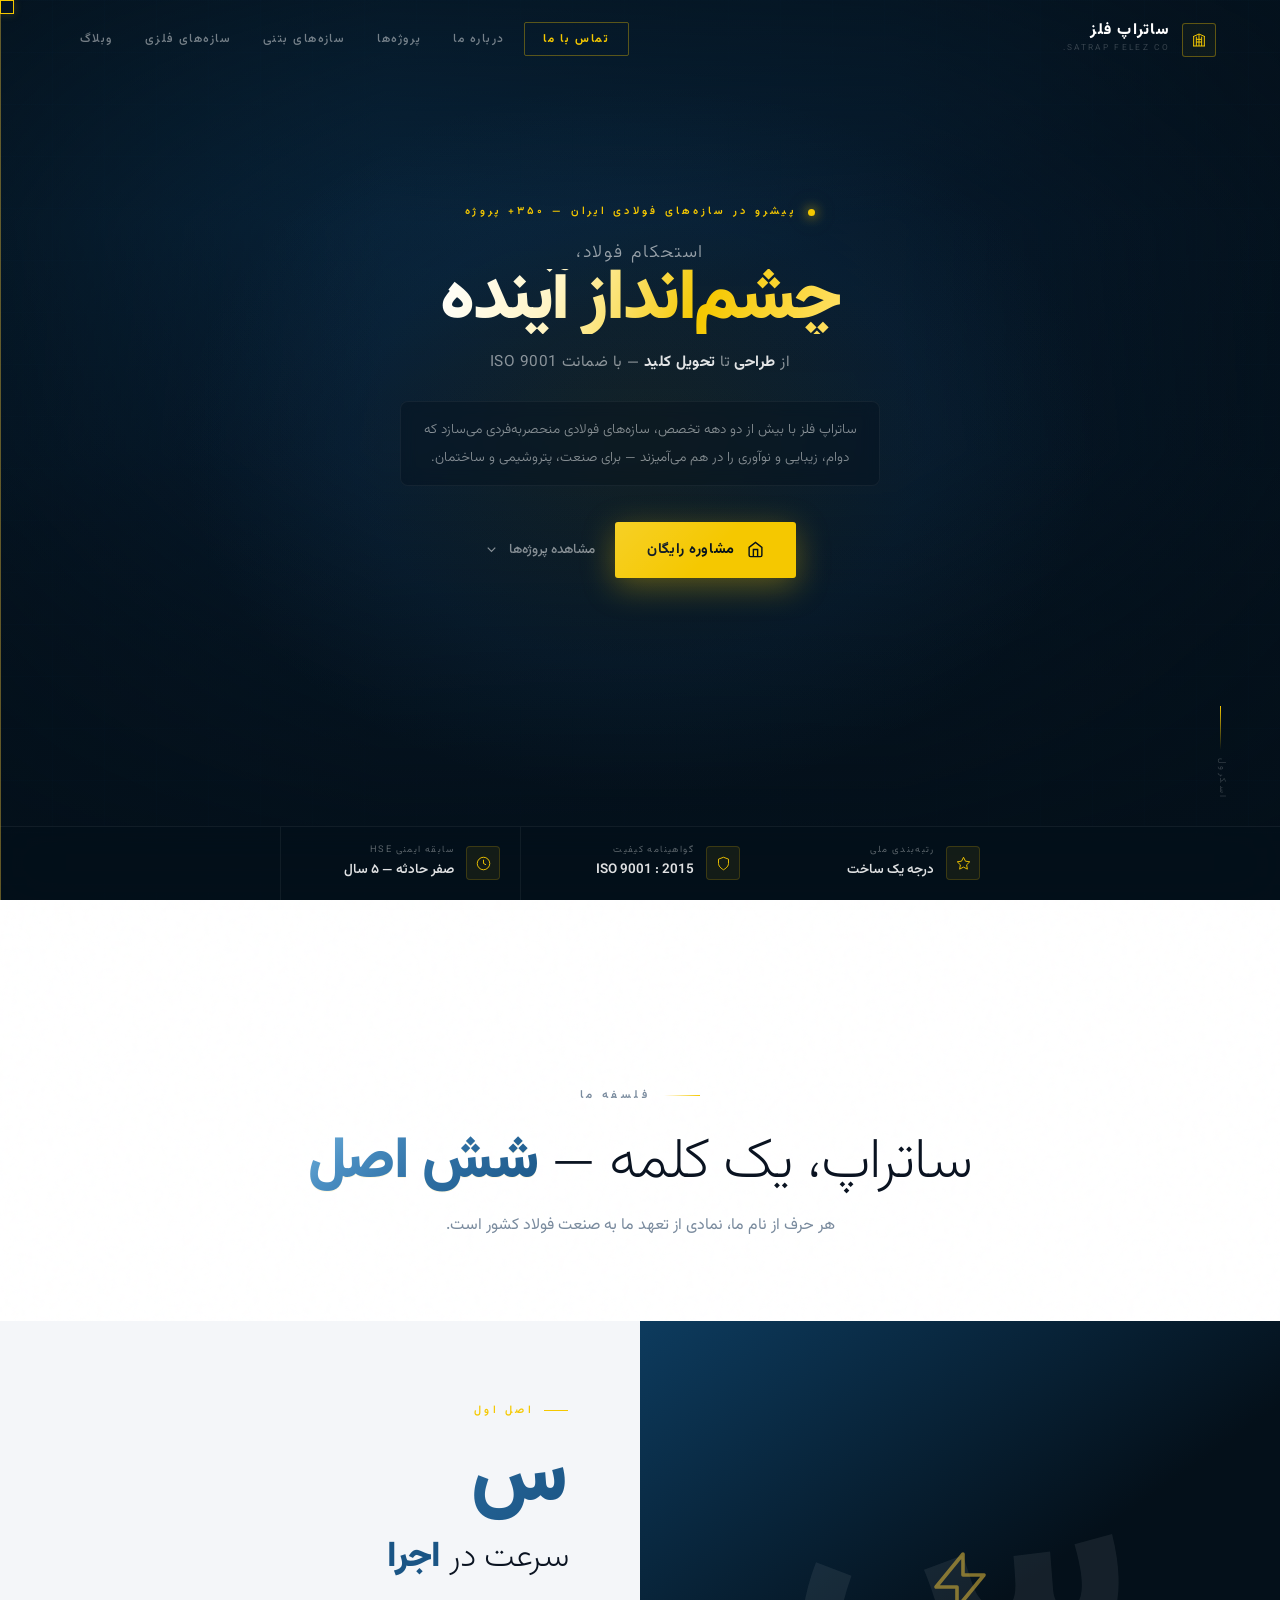
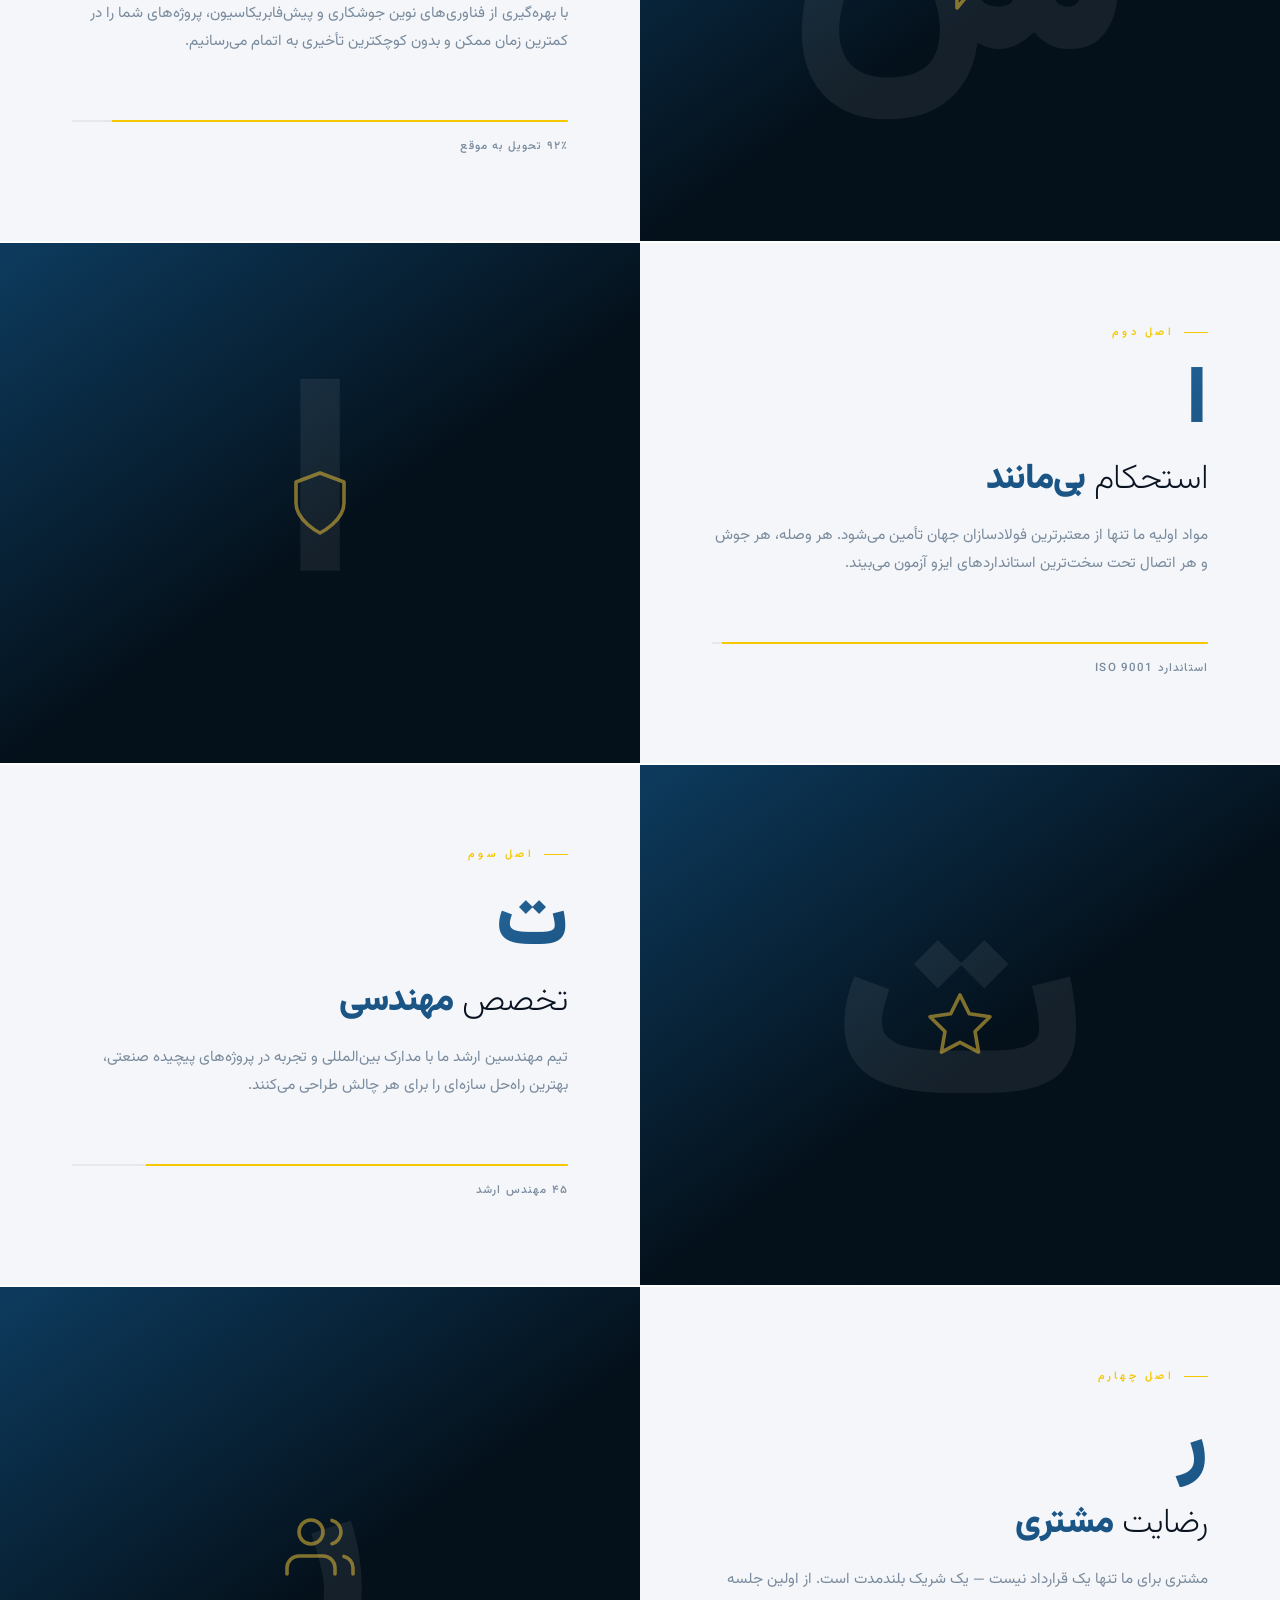
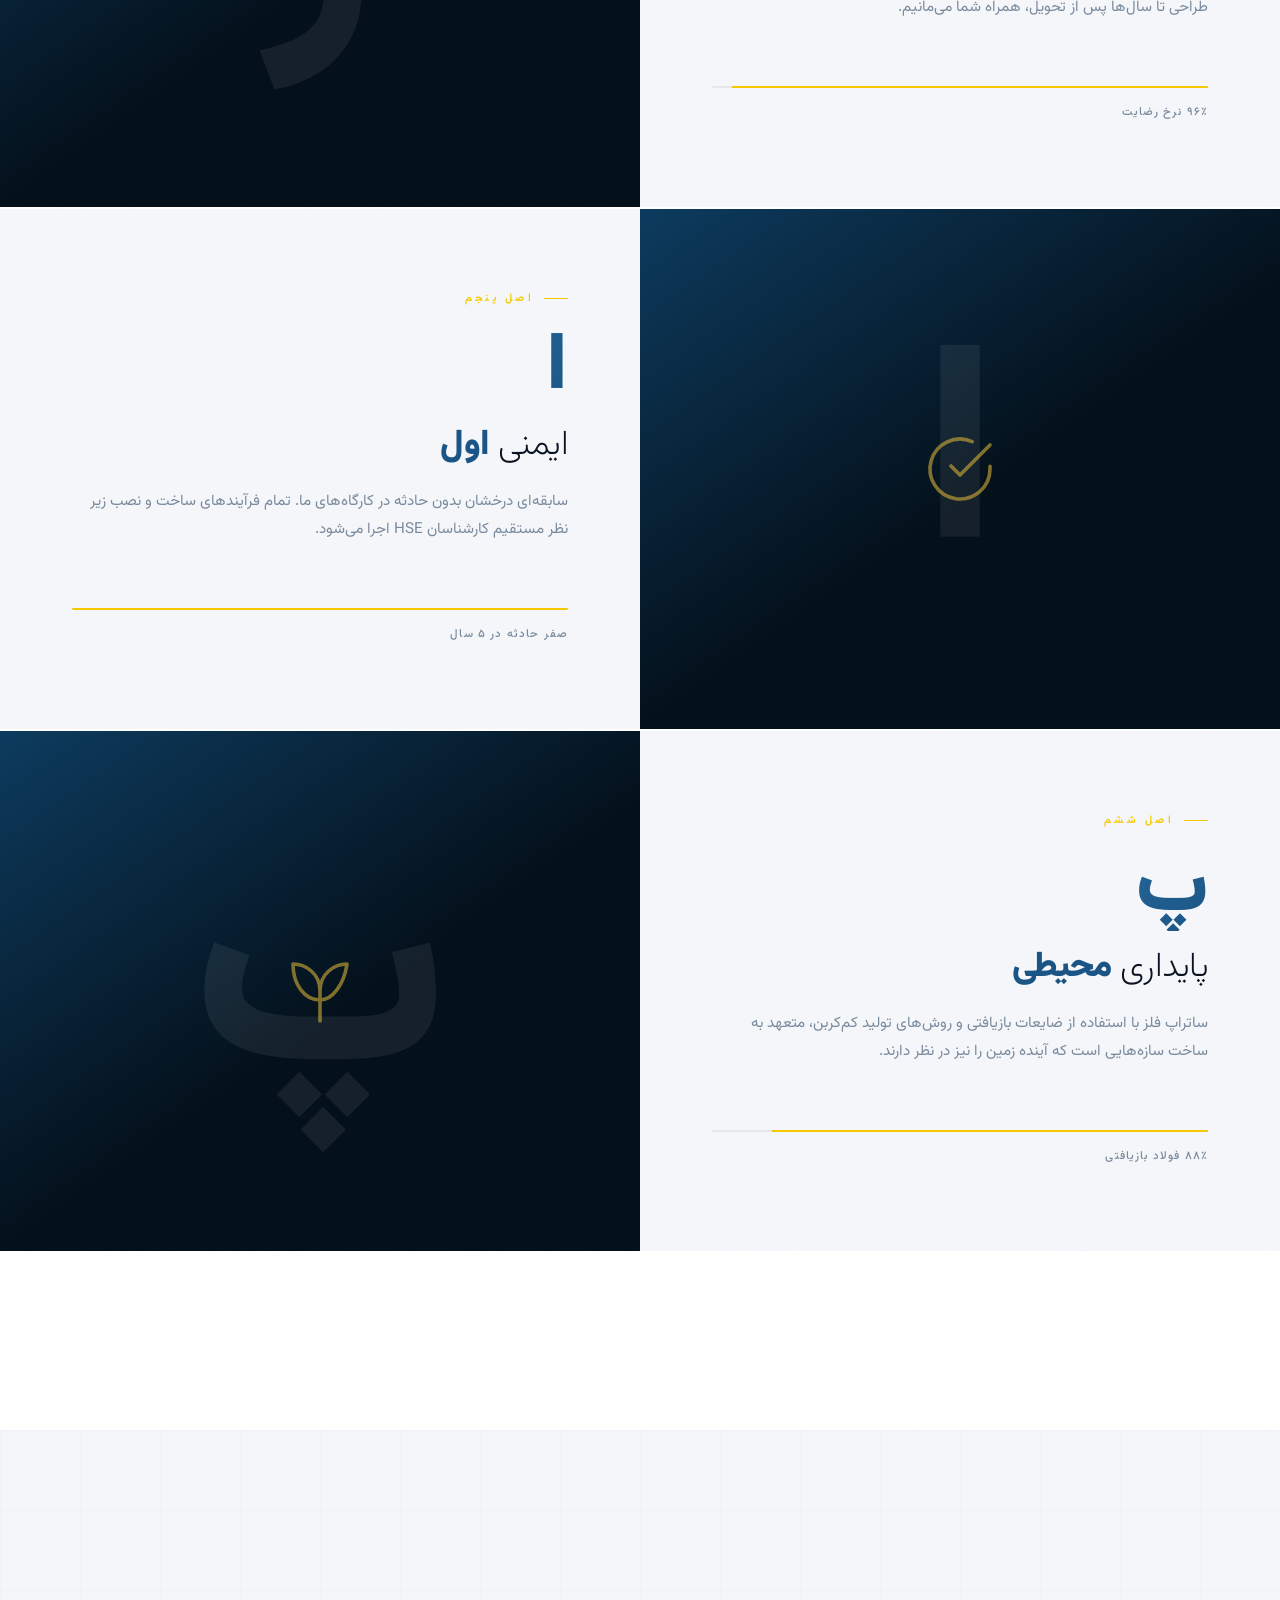
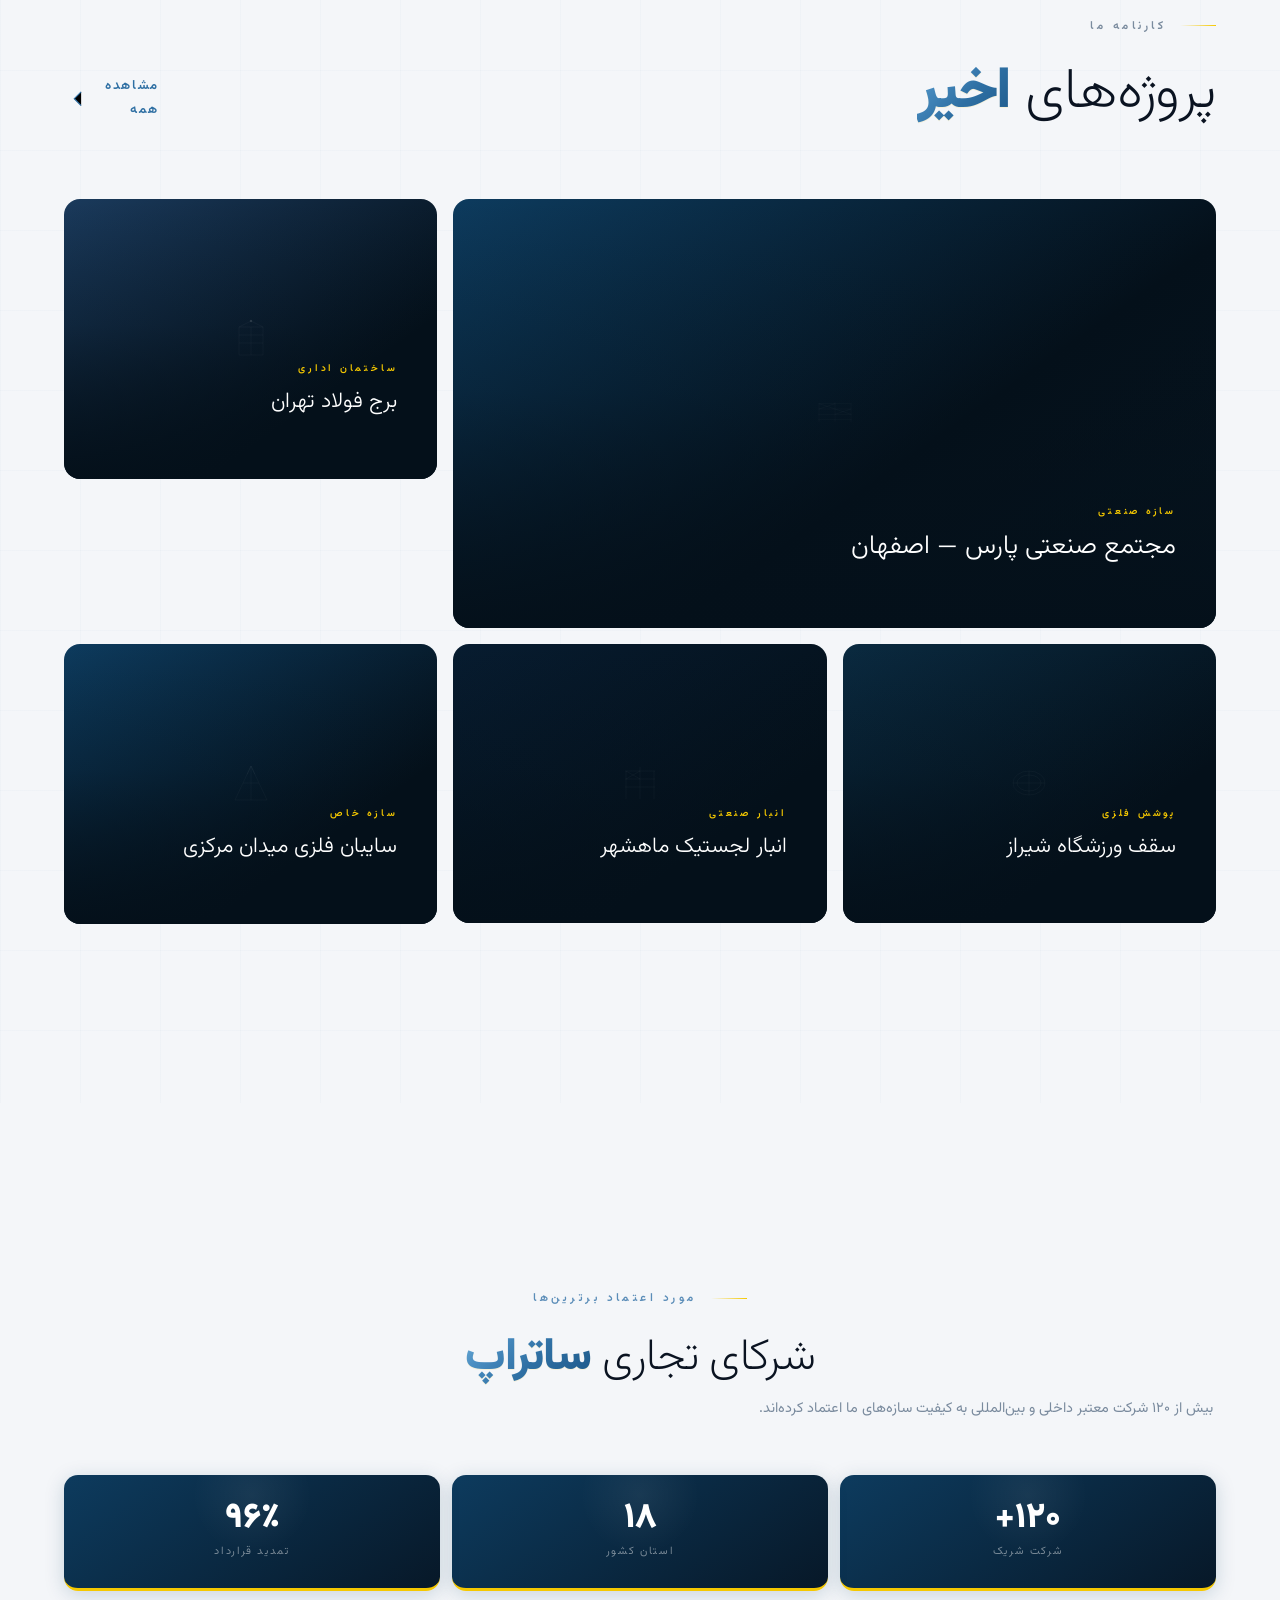
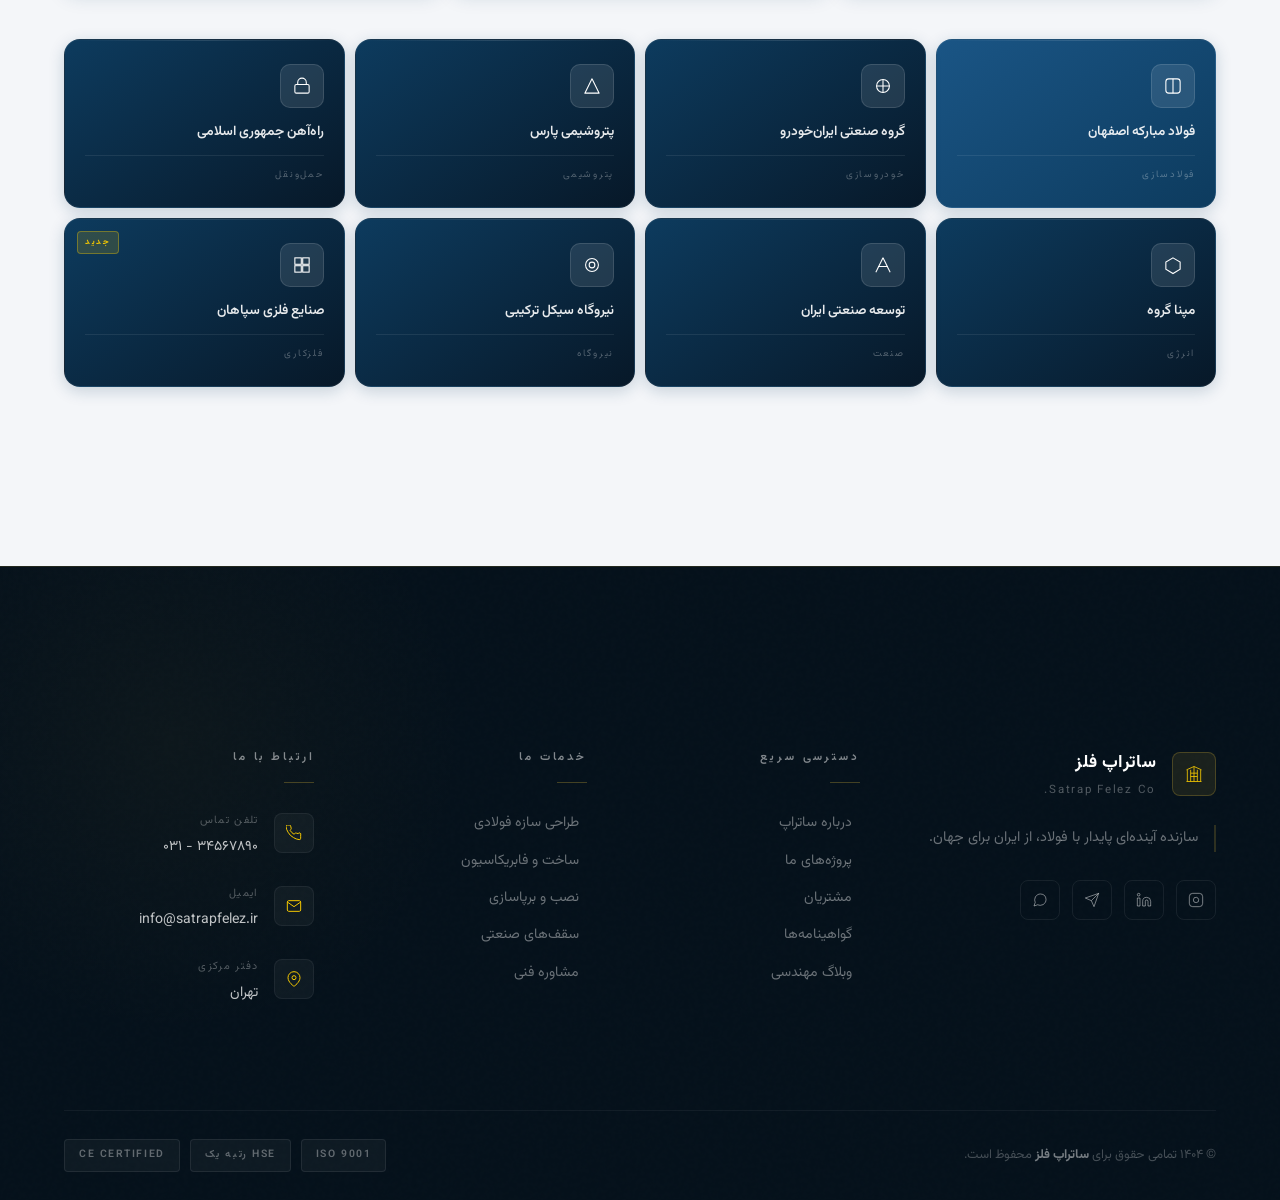
==== index.html @ 60b8a1c7 "Add files via upload" ====
<!DOCTYPE html>
<html lang="fa" dir="rtl">
<head>
  <meta charset="UTF-8" />
  <meta name="viewport" content="width=device-width, initial-scale=1.0" />
  <title>ساتراپ فلز | سازه‌های فولادی برتر</title>
  <link rel="preconnect" href="https://fonts.googleapis.com">
<link rel="stylesheet" href="style.css" />
<link rel="stylesheet" href="storytelling-perf-hotfix.css" />
  <link rel="preconnect" href="https://fonts.gstatic.com" crossorigin>
  <link href="https://fonts.googleapis.com/css2?family=Vazirmatn:wght@100;200;300;400;500;600;700;800;900&display=swap" rel="stylesheet">
</head>
<body>


  <!-- CUSTOM CURSOR -->
  <div class="autocad-cursor__crosshair"></div>
  <div class="autocad-cursor__pickbox"></div>

  <!-- SCROLL PROGRESS -->
  <div class="scroll-progress">
    <div class="scroll-progress__bar" id="scrollBar"></div>
  </div>

  <!-- ========== NAVIGATION ========== -->
  <nav class="nav" id="mainNav">

    <!-- LINKS — order:1 in CSS = rendered LEFT in non-RTL flex -->
<ul class="nav__links">
  <li><a href="#contact" class="nav__cta"><span>تماس با ما</span></a></li>
  <li><a href="#footer">درباره ما</a></li>
  <li><a href="projects.html">پروژه‌ها</a></li>
  <li><a href="concrete-structure.html">سازه‌های بتنی</a></li>
  <li><a href="metal-structure.html">سازه‌های فلزی</a></li>
  <li><a href="#">وبلاگ</a></li>
</ul>

    <!-- LOGO — order:2 in CSS = rendered RIGHT -->
    <div class="nav__logo">
      <img
        src="images/RTL_LOGO_transparent.png"
        alt="ساتراپ فلز"
        class="nav__logo-img"
        onerror="this.style.display='none';this.nextElementSibling.style.display='flex';"
      >
      <div class="nav__logo-mark" style="display:none;">
        <svg viewBox="0 0 24 24"><path d="M3 21h18M3 7l9-4 9 4M4 7v14M20 7v14M8 7v14M16 7v14M12 3v18M8 11h8M8 15h8"/></svg>
      </div>
      <div class="nav__logo-text">
        <span class="nav__logo-name">ساتراپ فلز</span>
        <span class="nav__logo-sub">Satrap Felez Co.</span>
      </div>
    </div>

  </nav>

  <!-- ========== HERO — v3 EDITORIAL COMMAND CENTER ========== -->
  <section class="hero" id="hero">

    <!-- Background layers -->
    <div class="hero__bg-photo"></div>
    <div class="hero__bg-overlay"></div>
    <div class="hero__bg-grid"></div>
    <div class="hero__bg-glow"></div>
    <div class="hero__bg-line"></div>

    <!-- ── CONTENT ROW: text zone (right) + photo zone (left) ── -->
    <div class="hero__content-wrapper">
      <div class="hero__text">

        <!-- Eyebrow: data-backed proof, not a claim -->
        <div class="hero__eyebrow">
          <span class="hero__eyebrow-dot"></span>
          پیشرو در سازه‌های فولادی ایران — ۳۵۰+ پروژه
        </div>

        <!-- Headline: 3-weight system -->
        <div class="hero__headline">
          <span class="hero__h-sup">استحکام فولاد،</span>
          <span class="hero__h-main">چشم‌انداز آینده</span>
          <span class="hero__h-sub">
            از <strong>طراحی</strong> تا <strong>تحویل کلید</strong> — با ضمانت ISO 9001
          </span>
        </div>

        <!-- Value prop -->
        <p class="hero__body-text">
          ساتراپ فلز با بیش از دو دهه تخصص، سازه‌های فولادی منحصربه‌فردی می‌سازد که
          دوام، زیبایی و نوآوری را در هم می‌آمیزند — برای صنعت، پتروشیمی و ساختمان.
        </p>

        <!-- CTAs -->
        <div class="hero__cta-row">
          <a href="#contact" class="btn-primary">
            <svg viewBox="0 0 24 24"><path d="M3 9l9-7 9 7v11a2 2 0 01-2 2H5a2 2 0 01-2-2z"/><polyline points="9,22 9,12 15,12 15,22"/></svg>
            مشاوره رایگان
          </a>
          <a href="#projects" class="btn-ghost">
            مشاهده پروژه‌ها
            <svg viewBox="0 0 24 24"><polyline points="6,9 12,15 18,9"/></svg>
          </a>
        </div>

      </div>
    </div>

    <!-- ── PROOF BADGES — float in the photo zone (LEFT side) ── -->
    <div class="hero__badges-zone">
      <div class="hero__badge">
        <div class="hero__badge-icon-wrap">
          <svg viewBox="0 0 24 24"><path d="M12 2l3.09 6.26L22 9.27l-5 4.87 1.18 6.88L12 17.77l-6.18 3.25L7 14.14 2 9.27l6.91-1.01L12 2z"/></svg>
        </div>
        <div class="hero__badge-info">
          <div class="hero__badge-label">رتبه‌بندی ملی</div>
          <div class="hero__badge-value">درجه یک ساخت</div>
        </div>
      </div>
      <div class="hero__badge">
        <div class="hero__badge-icon-wrap">
          <svg viewBox="0 0 24 24"><path d="M12 22s8-4 8-10V5l-8-3-8 3v7c0 6 8 10 8 10z"/></svg>
        </div>
        <div class="hero__badge-info">
          <div class="hero__badge-label">گواهینامه کیفیت</div>
          <div class="hero__badge-value">ISO 9001 : 2015</div>
        </div>
      </div>
      <div class="hero__badge">
        <div class="hero__badge-icon-wrap">
          <svg viewBox="0 0 24 24"><circle cx="12" cy="12" r="10"/><polyline points="12,6 12,12 16,14"/></svg>
        </div>
        <div class="hero__badge-info">
          <div class="hero__badge-label">سابقه ایمنی HSE</div>
          <div class="hero__badge-value">صفر حادثه — ۵ سال</div>
        </div>
      </div>
    </div>

    <!-- Scroll cue -->
    <div class="hero__scroll-cue">
      <div class="hero__scroll-line"></div>
      <span class="hero__scroll-label">اسکرول</span>
    </div>

  </section>


  <!-- ========== SATRAP STORYTELLING ========== -->
  <section class="storytelling" id="storytelling">
    <div class="container">
      <div class="storytelling__header reveal">
        <div class="section-label">فلسفه ما</div>
        <h2 class="section-title">ساتراپ، یک کلمه — <span>شش اصل</span></h2>
        <p style="color: var(--text-light); margin-top: 16px; font-size: 1rem; max-width: 480px; margin-inline: auto;">هر حرف از نام ما، نمادی از تعهد ما به صنعت فولاد کشور است.</p>
      </div>
    </div>

    <div class="satrap-blocks">

      <!-- Block 1: س - سرعت -->
      <div class="satrap-block reveal" data-progress="92">
        <div class="satrap-block__visual">
          <div class="satrap-block__bg"></div>
          <div class="satrap-block__letter-bg">س</div>
          <div class="satrap-block__icon-wrap">
            <svg viewBox="0 0 24 24" stroke-linecap="round" stroke-linejoin="round">
              <path d="M13 10V3L4 14h7v7l9-11h-7z"/>
            </svg>
          </div>
        </div>
        <div class="satrap-block__content">
          <span class="satrap-block__tag">اصل اول</span>
          <div class="satrap-block__letter">س</div>
          <h3 class="satrap-block__title">سرعت در <strong>اجرا</strong></h3>
          <p class="satrap-block__desc">
            با بهره‌گیری از فناوری‌های نوین جوشکاری و پیش‌فابریکاسیون، پروژه‌های شما را در کمترین زمان ممکن و بدون کوچکترین تأخیری به اتمام می‌رسانیم.
          </p>
          <div class="satrap-block__progress">
            <div class="satrap-block__progress-bar">
              <div class="satrap-block__progress-fill" style="--progress: 92%"></div>
            </div>
            <span class="satrap-block__progress-label">۹۲٪ تحویل به موقع</span>
          </div>
        </div>
      </div>

      <!-- Block 2: ا - استحکام -->
      <div class="satrap-block reveal" data-progress="98">
        <div class="satrap-block__content">
          <span class="satrap-block__tag">اصل دوم</span>
          <div class="satrap-block__letter">ا</div>
          <h3 class="satrap-block__title">استحکام <strong>بی‌مانند</strong></h3>
          <p class="satrap-block__desc">
            مواد اولیه ما تنها از معتبرترین فولادسازان جهان تأمین می‌شود. هر وصله، هر جوش و هر اتصال تحت سخت‌ترین استانداردهای ایزو آزمون می‌بیند.
          </p>
          <div class="satrap-block__progress">
            <div class="satrap-block__progress-bar">
              <div class="satrap-block__progress-fill" style="--progress: 98%"></div>
            </div>
            <span class="satrap-block__progress-label">استاندارد ISO 9001</span>
          </div>
        </div>
        <div class="satrap-block__visual">
          <div class="satrap-block__bg"></div>
          <div class="satrap-block__letter-bg">ا</div>
          <div class="satrap-block__icon-wrap">
            <svg viewBox="0 0 24 24" stroke-linecap="round" stroke-linejoin="round">
              <path d="M12 22s8-4 8-10V5l-8-3-8 3v7c0 6 8 10 8 10z"/>
            </svg>
          </div>
        </div>
      </div>

      <!-- Block 3: ت - تخصص -->
      <div class="satrap-block reveal" data-progress="85">
        <div class="satrap-block__visual">
          <div class="satrap-block__bg"></div>
          <div class="satrap-block__letter-bg">ت</div>
          <div class="satrap-block__icon-wrap">
            <svg viewBox="0 0 24 24" stroke-linecap="round" stroke-linejoin="round">
              <polygon points="12,2 15.09,8.26 22,9.27 17,14.14 18.18,21.02 12,17.77 5.82,21.02 7,14.14 2,9.27 8.91,8.26"/>
            </svg>
          </div>
        </div>
        <div class="satrap-block__content">
          <span class="satrap-block__tag">اصل سوم</span>
          <div class="satrap-block__letter">ت</div>
          <h3 class="satrap-block__title">تخصص <strong>مهندسی</strong></h3>
          <p class="satrap-block__desc">
            تیم مهندسین ارشد ما با مدارک بین‌المللی و تجربه در پروژه‌های پیچیده صنعتی، بهترین راه‌حل سازه‌ای را برای هر چالش طراحی می‌کنند.
          </p>
          <div class="satrap-block__progress">
            <div class="satrap-block__progress-bar">
              <div class="satrap-block__progress-fill" style="--progress: 85%"></div>
            </div>
            <span class="satrap-block__progress-label">۴۵ مهندس ارشد</span>
          </div>
        </div>
      </div>

      <!-- Block 4: ر - رضایت -->
      <div class="satrap-block reveal" data-progress="96">
        <div class="satrap-block__content">
          <span class="satrap-block__tag">اصل چهارم</span>
          <div class="satrap-block__letter">ر</div>
          <h3 class="satrap-block__title">رضایت <strong>مشتری</strong></h3>
          <p class="satrap-block__desc">
            مشتری برای ما تنها یک قرارداد نیست — یک شریک بلندمدت است. از اولین جلسه طراحی تا سال‌ها پس از تحویل، همراه شما می‌مانیم.
          </p>
          <div class="satrap-block__progress">
            <div class="satrap-block__progress-bar">
              <div class="satrap-block__progress-fill" style="--progress: 96%"></div>
            </div>
            <span class="satrap-block__progress-label">۹۶٪ نرخ رضایت</span>
          </div>
        </div>
        <div class="satrap-block__visual">
          <div class="satrap-block__bg"></div>
          <div class="satrap-block__letter-bg">ر</div>
          <div class="satrap-block__icon-wrap">
            <svg viewBox="0 0 24 24" stroke-linecap="round" stroke-linejoin="round">
              <path d="M17 21v-2a4 4 0 00-4-4H5a4 4 0 00-4 4v2"/><circle cx="9" cy="7" r="4"/><path d="M23 21v-2a4 4 0 00-3-3.87"/><path d="M16 3.13a4 4 0 010 7.75"/>
            </svg>
          </div>
        </div>
      </div>

      <!-- Block 5: ا - ایمنی -->
      <div class="satrap-block reveal" data-progress="100">
        <div class="satrap-block__visual">
          <div class="satrap-block__bg"></div>
          <div class="satrap-block__letter-bg">ا</div>
          <div class="satrap-block__icon-wrap">
            <svg viewBox="0 0 24 24" stroke-linecap="round" stroke-linejoin="round">
              <path d="M22 11.08V12a10 10 0 11-5.93-9.14"/><polyline points="22,4 12,14.01 9,11.01"/>
            </svg>
          </div>
        </div>
        <div class="satrap-block__content">
          <span class="satrap-block__tag">اصل پنجم</span>
          <div class="satrap-block__letter">ا</div>
          <h3 class="satrap-block__title">ایمنی <strong>اول</strong></h3>
          <p class="satrap-block__desc">
            سابقه‌ای درخشان بدون حادثه در کارگاه‌های ما. تمام فرآیندهای ساخت و نصب زیر نظر مستقیم کارشناسان HSE اجرا می‌شود.
          </p>
          <div class="satrap-block__progress">
            <div class="satrap-block__progress-bar">
              <div class="satrap-block__progress-fill" style="--progress: 100%"></div>
            </div>
            <span class="satrap-block__progress-label">صفر حادثه در ۵ سال</span>
          </div>
        </div>
      </div>

      <!-- Block 6: پ - پایداری -->
      <div class="satrap-block reveal" data-progress="88">
        <div class="satrap-block__content">
          <span class="satrap-block__tag">اصل ششم</span>
          <div class="satrap-block__letter">پ</div>
          <h3 class="satrap-block__title">پایداری <strong>محیطی</strong></h3>
          <p class="satrap-block__desc">
            ساتراپ فلز با استفاده از ضایعات بازیافتی و روش‌های تولید کم‌کربن، متعهد به ساخت سازه‌هایی است که آینده زمین را نیز در نظر دارند.
          </p>
          <div class="satrap-block__progress">
            <div class="satrap-block__progress-bar">
              <div class="satrap-block__progress-fill" style="--progress: 88%"></div>
            </div>
            <span class="satrap-block__progress-label">۸۸٪ فولاد بازیافتی</span>
          </div>
        </div>
        <div class="satrap-block__visual">
          <div class="satrap-block__bg"></div>
          <div class="satrap-block__letter-bg">پ</div>
          <div class="satrap-block__icon-wrap">
            <svg viewBox="0 0 24 24" stroke-linecap="round" stroke-linejoin="round">
              <path d="M12 22V12m0 0C12 6 7 3 3 3c0 7 4 12 9 12zm0 0c0-6 5-9 9-9-1 7-5 12-9 12"/>
            </svg>
          </div>
        </div>
      </div>

    </div>
  </section>

  <div class="section-divider"></div>

  <!-- ========== PROJECTS ========== -->
  <section class="projects" id="projects">
    <div class="container">
      <div class="projects__header">
        <div>
          <div class="section-label reveal">کارنامه ما</div>
          <h2 class="section-title reveal reveal-delay-1">پروژه‌های <span>اخیر</span></h2>
        </div>
        <a href="projects.html" class="projects__view-all reveal reveal-delay-2">
          مشاهده همه
          <svg viewBox="0 0 24 24"><polyline points="15,18 9,12 15,6"/></svg>
        </a>
      </div>

      <div class="projects__grid">

        <div class="project-card reveal">
          <div class="project-card__visual">
            <svg style="width:70%;opacity:0.2;" viewBox="0 0 300 180" fill="none" stroke="white" stroke-width="1">
              <line x1="30" y1="20" x2="30" y2="160"/><line x1="150" y1="10" x2="150" y2="160"/>
              <line x1="270" y1="20" x2="270" y2="160"/>
              <line x1="25" y1="20" x2="275" y2="20"/><line x1="25" y1="60" x2="275" y2="60"/>
              <line x1="25" y1="100" x2="275" y2="100"/><line x1="25" y1="140" x2="275" y2="140"/>
              <line x1="30" y1="20" x2="150" y2="60"/><line x1="150" y1="20" x2="30" y2="60"/>
              <line x1="150" y1="60" x2="270" y2="100"/><line x1="270" y1="60" x2="150" y2="100"/>
            </svg>
          </div>
          <div class="project-card__overlay">
            <div class="project-card__cat">سازه صنعتی</div>
            <div class="project-card__name">مجتمع صنعتی پارس — اصفهان</div>
            <div class="project-card__meta">۸۵۰۰ متر مربع · ۲۴ ماه اجرا</div>
          </div>
          <div class="project-card__arrow">
            <svg viewBox="0 0 24 24"><polyline points="15,18 9,12 15,6"/></svg>
          </div>
        </div>

        <div class="project-card reveal reveal-delay-1">
          <div class="project-card__visual">
            <svg style="width:60%;opacity:0.2;" viewBox="0 0 200 200" fill="none" stroke="white" stroke-width="1">
              <rect x="40" y="40" width="120" height="140"/><line x1="40" y1="80" x2="160" y2="80"/>
              <line x1="40" y1="120" x2="160" y2="120"/><line x1="100" y1="40" x2="100" y2="180"/>
              <line x1="40" y1="40" x2="100" y2="10"/><line x1="160" y1="40" x2="100" y2="10"/>
              <circle cx="100" cy="10" r="5" fill="white"/>
            </svg>
          </div>
          <div class="project-card__overlay">
            <div class="project-card__cat">ساختمان اداری</div>
            <div class="project-card__name">برج فولاد تهران</div>
            <div class="project-card__meta">۱۸ طبقه · ۱۲۰۰۰ تن فولاد</div>
          </div>
          <div class="project-card__arrow">
            <svg viewBox="0 0 24 24"><polyline points="15,18 9,12 15,6"/></svg>
          </div>
        </div>

        <div class="project-card reveal reveal-delay-2">
          <div class="project-card__visual">
            <svg style="width:60%;opacity:0.2;" viewBox="0 0 200 200" fill="none" stroke="white" stroke-width="1">
              <ellipse cx="100" cy="100" rx="80" ry="60"/><ellipse cx="100" cy="100" rx="60" ry="40"/>
              <line x1="20" y1="100" x2="180" y2="100"/><line x1="100" y1="40" x2="100" y2="160"/>
            </svg>
          </div>
          <div class="project-card__overlay">
            <div class="project-card__cat">پوشش فلزی</div>
            <div class="project-card__name">سقف ورزشگاه شیراز</div>
            <div class="project-card__meta">دهانه ۱۲۰ متری</div>
          </div>
          <div class="project-card__arrow">
            <svg viewBox="0 0 24 24"><polyline points="15,18 9,12 15,6"/></svg>
          </div>
        </div>

        <div class="project-card reveal reveal-delay-1">
          <div class="project-card__visual">
            <svg style="width:55%;opacity:0.2;" viewBox="0 0 180 200" fill="none" stroke="white" stroke-width="1">
              <line x1="20" y1="180" x2="20" y2="40"/><line x1="90" y1="180" x2="90" y2="20"/>
              <line x1="160" y1="180" x2="160" y2="40"/>
              <line x1="15" y1="40" x2="165" y2="40"/><line x1="15" y1="80" x2="165" y2="80"/>
              <line x1="15" y1="120" x2="165" y2="120"/>
              <line x1="20" y1="40" x2="90" y2="80"/><line x1="90" y1="40" x2="20" y2="80"/>
            </svg>
          </div>
          <div class="project-card__overlay">
            <div class="project-card__cat">انبار صنعتی</div>
            <div class="project-card__name">انبار لجستیک ماهشهر</div>
            <div class="project-card__meta">۲۲۰۰۰ متر مربع</div>
          </div>
          <div class="project-card__arrow">
            <svg viewBox="0 0 24 24"><polyline points="15,18 9,12 15,6"/></svg>
          </div>
        </div>

        <div class="project-card reveal reveal-delay-2">
          <div class="project-card__visual">
            <svg style="width:55%;opacity:0.2;" viewBox="0 0 180 200" fill="none" stroke="white" stroke-width="1">
              <polygon points="90,10 170,180 10,180"/>
              <line x1="90" y1="10" x2="90" y2="180"/>
              <line x1="50" y1="95" x2="130" y2="95"/>
              <line x1="70" y1="52" x2="90" y2="10"/><line x1="110" y1="52" x2="90" y2="10"/>
            </svg>
          </div>
          <div class="project-card__overlay">
            <div class="project-card__cat">سازه خاص</div>
            <div class="project-card__name">سایبان فلزی میدان مرکزی</div>
            <div class="project-card__meta">طراحی سفارشی · تبریز</div>
          </div>
          <div class="project-card__arrow">
            <svg viewBox="0 0 24 24"><polyline points="15,18 9,12 15,6"/></svg>
          </div>
        </div>

      </div>
    </div>
  </section>

  <div class="section-divider"></div>

 <!-- ========== CLIENTS GRID ========== -->
<section class="clients" id="clients">
  <div class="container">

    <div class="clients__header reveal">
      <div class="section-label">مورد اعتماد برترین‌ها</div>
      <h2 class="section-title">شرکای تجاری <span>ساتراپ</span></h2>
      <p class="clients__sub">بیش از ۱۲۰ شرکت معتبر داخلی و بین‌المللی به کیفیت سازه‌های ما اعتماد کرده‌اند.</p>
    </div>

    <div class="clients__stats reveal reveal-delay-1">
      <div class="clients__stat">
        <div class="clients__stat-num">۱۲۰+</div>
        <div class="clients__stat-lbl">شرکت شریک</div>
      </div>
      <div class="clients__stat">
        <div class="clients__stat-num">۱۸</div>
        <div class="clients__stat-lbl">استان کشور</div>
      </div>
      <div class="clients__stat">
        <div class="clients__stat-num">۹۶٪</div>
        <div class="clients__stat-lbl">تمدید قرارداد</div>
      </div>
    </div>

    <div class="clients__grid">

      <div class="client-card client-card--featured reveal">
        <div class="client-card__mark"><svg viewBox="0 0 28 28" fill="none" stroke="white" stroke-width="1.5"><rect x="4" y="4" width="20" height="20" rx="4"/><line x1="14" y1="4" x2="14" y2="24"/></svg></div>
        <div class="client-card__name">فولاد مبارکه اصفهان</div>
        <div class="client-card__sector">فولادسازی</div>
      </div>

      <div class="client-card reveal reveal-delay-1">
        <div class="client-card__mark"><svg viewBox="0 0 28 28" fill="none" stroke="white" stroke-width="1.5"><circle cx="14" cy="14" r="9"/><line x1="14" y1="5" x2="14" y2="23"/><line x1="5" y1="14" x2="23" y2="14"/></svg></div>
        <div class="client-card__name">گروه صنعتی ایران‌خودرو</div>
        <div class="client-card__sector">خودروسازی</div>
      </div>

      <div class="client-card reveal reveal-delay-2">
        <div class="client-card__mark"><svg viewBox="0 0 28 28" fill="none" stroke="white" stroke-width="1.5"><polygon points="14,4 24,24 4,24" stroke-linejoin="round"/></svg></div>
        <div class="client-card__name">پتروشیمی پارس</div>
        <div class="client-card__sector">پتروشیمی</div>
      </div>

      <div class="client-card reveal reveal-delay-3">
        <div class="client-card__mark"><svg viewBox="0 0 28 28" fill="none" stroke="white" stroke-width="1.5"><rect x="4" y="12" width="20" height="12" rx="2"/><path d="M8 12V9a6 6 0 0112 0v3"/></svg></div>
        <div class="client-card__name">راه‌آهن جمهوری اسلامی</div>
        <div class="client-card__sector">حمل‌ونقل</div>
      </div>

      <div class="client-card reveal">
        <div class="client-card__mark"><svg viewBox="0 0 28 28" fill="none" stroke="white" stroke-width="1.5"><path d="M14 4L24 10L24 20L14 26L4 20L4 10Z"/></svg></div>
        <div class="client-card__name">مپنا گروه</div>
        <div class="client-card__sector">انرژی</div>
      </div>

      <div class="client-card reveal reveal-delay-1">
        <div class="client-card__mark"><svg viewBox="0 0 28 28" fill="none" stroke="white" stroke-width="1.5"><line x1="4" y1="24" x2="14" y2="4"/><line x1="14" y1="4" x2="24" y2="24"/><line x1="7" y1="16" x2="21" y2="16"/></svg></div>
        <div class="client-card__name">توسعه صنعتی ایران</div>
        <div class="client-card__sector">صنعت</div>
      </div>

      <div class="client-card reveal reveal-delay-2">
        <div class="client-card__mark"><svg viewBox="0 0 28 28" fill="none" stroke="white" stroke-width="1.5"><circle cx="14" cy="14" r="9"/><circle cx="14" cy="14" r="4"/></svg></div>
        <div class="client-card__name">نیروگاه سیکل ترکیبی</div>
        <div class="client-card__sector">نیروگاه</div>
      </div>

      <div class="client-card reveal reveal-delay-3">
        <span class="client-card__badge">جدید</span>
        <div class="client-card__mark"><svg viewBox="0 0 28 28" fill="none" stroke="white" stroke-width="1.5"><rect x="4" y="4" width="9" height="9"/><rect x="15" y="4" width="9" height="9"/><rect x="4" y="15" width="9" height="9"/><rect x="15" y="15" width="9" height="9"/></svg></div>
        <div class="client-card__name">صنایع فلزی سپاهان</div>
        <div class="client-card__sector">فلزکاری</div>
      </div>

    </div>
  </div>
</section>

  <!-- ========== FOOTER ========== -->
  <footer class="footer" id="footer">
    <div class="container">
      <div class="footer__grid">

        <!-- Brand -->
        <div class="footer__brand">
          <div class="footer__brand-logo">
            <div class="footer__brand-logo-mark">
              <svg viewBox="0 0 24 24" fill="white"><path d="M3 21h18M3 7l9-4 9 4M4 7v14M20 7v14M8 7v14M16 7v14M12 3v18M8 11h8M8 15h8"/></svg>
            </div>
            <div>
              <div class="footer__brand-name">ساتراپ فلز</div>
              <div class="footer__brand-sub">Satrap Felez Co.</div>
            </div>
          </div>
          <p class="footer__tagline">
            سازنده آینده‌ای پایدار با فولاد، از ایران برای جهان.
          </p>
          <div class="footer__social">
            <!-- Instagram -->
            <a href="#" aria-label="اینستاگرام">
              <svg viewBox="0 0 24 24"><rect x="2" y="2" width="20" height="20" rx="5" ry="5"/><path d="M16 11.37A4 4 0 1112.63 8 4 4 0 0116 11.37z"/><line x1="17.5" y1="6.5" x2="17.51" y2="6.5"/></svg>
            </a>
            <!-- LinkedIn -->
            <a href="#" aria-label="لینکدین">
              <svg viewBox="0 0 24 24"><path d="M16 8a6 6 0 016 6v7h-4v-7a2 2 0 00-2-2 2 2 0 00-2 2v7h-4v-7a6 6 0 016-6zM2 9h4v12H2z"/><circle cx="4" cy="4" r="2"/></svg>
            </a>
            <!-- Telegram -->
            <a href="#" aria-label="تلگرام">
              <svg viewBox="0 0 24 24"><path d="M22 2L11 13M22 2L15 22l-4-9-9-4 20-7z"/></svg>
            </a>
            <!-- WhatsApp -->
            <a href="#" aria-label="واتساپ">
              <svg viewBox="0 0 24 24"><path d="M21 11.5a8.38 8.38 0 01-.9 3.8 8.5 8.5 0 01-7.6 4.7 8.38 8.38 0 01-3.8-.9L3 21l1.9-5.7a8.38 8.38 0 01-.9-3.8 8.5 8.5 0 014.7-7.6 8.38 8.38 0 013.8-.9h.5a8.48 8.48 0 018 8v.5z"/></svg>
            </a>
          </div>
        </div>

        <!-- Quick Links -->
        <div>
          <div class="footer__col-title">دسترسی سریع</div>
          <ul class="footer__links">
            <li><a href="#storytelling">درباره ساتراپ</a></li>
            <li><a href="#projects">پروژه‌های ما</a></li>
            <li><a href="#clients">مشتریان</a></li>
            <li><a href="#">گواهینامه‌ها</a></li>
            <li><a href="#">وبلاگ مهندسی</a></li>
          </ul>
        </div>

        <!-- Services -->
        <div>
          <div class="footer__col-title">خدمات ما</div>
          <ul class="footer__links">
            <li><a href="#">طراحی سازه فولادی</a></li>
            <li><a href="#">ساخت و فابریکاسیون</a></li>
            <li><a href="#">نصب و برپاسازی</a></li>
            <li><a href="#">سقف‌های صنعتی</a></li>
            <li><a href="#">مشاوره فنی</a></li>
          </ul>
        </div>

        <!-- Contact -->
        <div>
          <div class="footer__col-title">ارتباط با ما</div>

          <div class="footer__contact-item">
            <div class="footer__contact-icon">
              <svg viewBox="0 0 24 24"><path d="M22 16.92v3a2 2 0 01-2.18 2 19.79 19.79 0 01-8.63-3.07A19.5 19.5 0 013.07 10.8a19.79 19.79 0 01-3.07-8.62A2 2 0 012 0h3a2 2 0 012 1.72c.127.96.361 1.903.7 2.81a2 2 0 01-.45 2.11L6.09 7.91a16 16 0 006 6l1.27-1.27a2 2 0 012.11-.45c.907.339 1.85.573 2.81.7A2 2 0 0122 14.92v2z"/></svg>
            </div>
            <div>
              <div class="footer__contact-label">تلفن تماس</div>
              <div class="footer__contact-val" style="direction:ltr; text-align:right;">۰۳۱ - ۳۴۵۶۷۸۹۰</div>
            </div>
          </div>

          <div class="footer__contact-item">
            <div class="footer__contact-icon">
              <svg viewBox="0 0 24 24"><path d="M4 4h16c1.1 0 2 .9 2 2v12c0 1.1-.9 2-2 2H4c-1.1 0-2-.9-2-2V6c0-1.1.9-2 2-2z"/><polyline points="22,6 12,13 2,6"/></svg>
            </div>
            <div>
              <div class="footer__contact-label">ایمیل</div>
              <div class="footer__contact-val" style="direction:ltr; text-align:right;">info@satrapfelez.ir</div>
            </div>
          </div>

          <div class="footer__contact-item">
            <div class="footer__contact-icon">
              <svg viewBox="0 0 24 24"><path d="M21 10c0 7-9 13-9 13s-9-6-9-13a9 9 0 0118 0z"/><circle cx="12" cy="10" r="3"/></svg>
            </div>
            <div>
              <div class="footer__contact-label">دفتر مرکزی</div>
              <div class="footer__contact-val">تهران</div>
            </div>
          </div>
        </div>

      </div>

      <div class="footer__bottom">
        <p class="footer__copyright">
          © ۱۴۰۴ تمامی حقوق برای <strong>ساتراپ فلز</strong> محفوظ است.
        </p>
        <div class="footer__badges">
          <span class="footer__badge">ISO 9001</span>
          <span class="footer__badge">HSE رتبه یک</span>
          <span class="footer__badge">CE Certified</span>
        </div>
      </div>
    </div>
  </footer>

<script src="custom.js"></script>
</body>
</html>
---- style.css ----
/* ===================================================
   SATRAP FELEZ — PRODUCTION CSS
   Consolidated · No duplicates · RTL-correct
=================================================== */

/* =====================================================
   ROOT TOKENS
===================================================== */
:root {
  --white:       #FFFFFF;
  --off-white:   #F4F6F9;
  --steel-50:   #EEF4FA;
  --steel-100:  #D8E8F5;
  --steel-200:  #B0CCDF;
  --steel-400:  #5B8DB8;
  --steel-500:  #2E6FA3;
  --steel-600:  #1A5585;
  --steel-700:  #0D3B5E;
  --steel-900:  #04101A;
  --metallic-blue: linear-gradient(135deg,#7AB8E0 0%,#4A8EC2 25%,#2E6FA3 55%,#1A5585 100%);
  --yellow:            #F5C800;
  --yellow-dark:       #C9A200;
  --yellow-light:      #FFF0A0;
  --yellow-glow:       rgba(245,200,0,0.18);
  --yellow-glow-strong:rgba(245,200,0,0.42);
  --text-dark:  #0A1321;
  --text-mid:   #3B4B61;
  --text-light: #7A8B9E;
  --text-pale:  #B8C4D1;
  --nav-height:    80px;
  --section-pad:   clamp(120px,14vw,180px);
  --ease-smooth: cubic-bezier(0.16,1,0.3,1);
  --ease-slow:   cubic-bezier(0.25,1,0.5,1);
  --ease-snap:   cubic-bezier(0.34,1.56,0.64,1);
  --transition-premium: all 0.7s var(--ease-slow);
  --glass-bg:     rgba(255,255,255,0.02);
  --glass-border: rgba(255,255,255,0.1);
  --card-radius: 16px;
  --shadow-xl:   0 40px 100px rgba(4,16,26,0.18),0 10px 30px rgba(4,16,26,0.08);
  --shadow-blue: 0 20px 60px rgba(46,111,163,0.25);
  --shadow-gold: 0 16px 50px rgba(245,200,0,0.28);
}

/* =====================================================
   RESET
===================================================== */
*,*::before,*::after{box-sizing:border-box;margin:0;padding:0;}
html{scroll-behavior:smooth;font-size:16px;}
body{
  font-family:'Vazirmatn',sans-serif;
  background:var(--off-white);
  color:var(--text-dark);
  overflow-x:hidden;
  line-height:1.8;
  cursor:none;
  direction:rtl;
}
img{max-width:100%;display:block;}
a{text-decoration:none;color:inherit;}
ul{list-style:none;}
body,a,button,input,textarea,select{cursor:none!important;}

/* =====================================================
   AUTOCAD CURSOR
===================================================== */
.autocad-cursor__crosshair,
.autocad-cursor__pickbox{
  position:fixed;top:0;left:0;
  pointer-events:none;z-index:99999;
  opacity:1;transition:opacity 0.3s ease;
}
.autocad-cursor__pickbox{
  width:14px;height:14px;
  border:1.5px solid var(--yellow);
  background:transparent;
  transition:width .25s var(--ease-snap),height .25s var(--ease-snap),
             background-color .2s ease,border-color .2s ease;
  box-shadow:0 0 8px rgba(212,175,55,0.25);
}
.autocad-cursor__crosshair::before,
.autocad-cursor__crosshair::after{
  content:'';position:absolute;
  background-color:rgba(212,175,55,0.45);
  transition:opacity .2s ease;
}
.autocad-cursor__crosshair::before{
  top:50%;left:-100vw;width:200vw;height:1px;transform:translateY(-50%);
}
.autocad-cursor__crosshair::after{
  left:50%;top:-100vh;height:200vh;width:1px;transform:translateX(-50%);
}
.autocad-cursor__pickbox.is-hovering{
  width:28px;height:28px;
  background-color:rgba(212,175,55,0.12);
  border-color:var(--yellow);
  box-shadow:0 0 20px rgba(212,175,55,0.4);
}
.autocad-cursor__crosshair.is-hovering::before,
.autocad-cursor__crosshair.is-hovering::after{opacity:0;}

/* =====================================================
   SCROLL PROGRESS
===================================================== */
.scroll-progress{
  position:fixed;top:0;left:0;right:0;height:2px;z-index:10001;
}
.scroll-progress__bar{
  height:100%;width:0%;
  background:linear-gradient(to right,var(--yellow),var(--steel-400));
  transition:width 0.1s linear;
  box-shadow:0 0 8px var(--yellow-glow-strong);
}

/* =====================================================
   UTILITY
===================================================== */
.container{width:min(90%,1320px);margin-inline:auto;}

.section-label{
  display:inline-flex;align-items:center;gap:14px;
  font-size:0.72rem;font-weight:600;letter-spacing:0.3em;
  text-transform:uppercase;color:var(--text-light);
  margin-bottom:24px;
}
.section-label::before{
  content:'';width:36px;height:1px;
  background:linear-gradient(to left,var(--yellow),transparent);
}

.section-title{
  font-size:clamp(2.2rem,4.5vw,3.8rem);font-weight:200;line-height:1.15;
  color:var(--text-dark);letter-spacing:-0.02em;
}
.section-title strong,.section-title span{
  font-weight:900;background:var(--metallic-blue);
  -webkit-background-clip:text;-webkit-text-fill-color:transparent;background-clip:text;
  filter:drop-shadow(0 1px 0 rgba(245,200,0,0.12));
}

/* =====================================================
   REVEAL ANIMATIONS
===================================================== */
.reveal{
  opacity:0;transform:translateY(40px);
  transition:opacity 1.4s cubic-bezier(0.16,1,0.3,1),transform 1.4s cubic-bezier(0.16,1,0.3,1);
}
.reveal.visible{opacity:1;transform:translateY(0);}
.reveal-delay-1{transition-delay:0.12s;}
.reveal-delay-2{transition-delay:0.24s;}
.reveal-delay-3{transition-delay:0.36s;}
.reveal-delay-4{transition-delay:0.48s;}

/* =====================================================
   NAV
   لوگو راست (order:1)، لینک‌ها چپ (order:2)
===================================================== */
.nav{
  position:fixed;top:0;left:0;right:0;z-index:1000;
  height:var(--nav-height);
  display:flex;
  align-items:center;
  justify-content:space-between;
  flex-direction:row;
  padding:0 clamp(32px,5vw,80px);
  transition:background 0.5s ease,border-color 0.5s;
  border-bottom:1px solid transparent;
}
.nav.scrolled{
  background:rgba(4,16,26,0.96);
  backdrop-filter:blur(28px) saturate(1.4);
  -webkit-backdrop-filter:blur(28px) saturate(1.4);
  border-bottom-color:rgba(245,200,0,0.07);
  box-shadow:0 16px 48px rgba(0,0,0,0.28);
}

/* لوگو — راست */
.nav__logo{
  order:1;
  display:flex;align-items:center;gap:12px;
  flex-shrink:0;
  position:relative;
}
.nav__logo-img{
  height:42px;width:auto;
  object-fit:contain;
  filter:drop-shadow(0 2px 8px rgba(0,0,0,0.5));
  opacity:0.92;
  transition:opacity 0.3s,filter 0.3s;
}
.nav__logo:hover .nav__logo-img{
  opacity:1;
  filter:drop-shadow(0 0 12px rgba(245,200,0,0.3));
}
.nav__logo-mark{
  display:none;
  width:34px;height:34px;
  border:1px solid rgba(245,200,0,0.35);
  border-radius:3px;
  align-items:center;justify-content:center;
  background:rgba(245,200,0,0.04);
}
.nav__logo-mark svg{width:16px;height:16px;stroke:var(--yellow);fill:none;stroke-width:1.5;}
.nav__logo-text{
  display:flex;flex-direction:column;gap:3px;
  text-align:right;
  direction:rtl;
}
.nav__logo-name{
  font-size:0.98rem;font-weight:800;
  color:var(--white);
  letter-spacing:0.08em;
  line-height:1;
}
.nav__logo-sub{
  font-size:0.52rem;
  color:rgba(255,255,255,0.2);
  letter-spacing:0.28em;
  text-transform:uppercase;
}

/* لینک‌ها — چپ */
.nav__links{
  order:2;
  display:flex;
  align-items:center;
  gap:0;
  direction:rtl;
}
.nav__links a:not(.nav__cta){
  font-size:0.75rem;
  font-weight:500;
  color:rgba(255,255,255,0.45);
  padding:10px 16px;
  position:relative;
  transition:color 0.3s;
  letter-spacing:0.12em;
  white-space:nowrap;
}
.nav.scrolled .nav__links a:not(.nav__cta){
  color:rgba(255,255,255,0.65);
}
.nav__links a:not(.nav__cta)::after{
  content:'';
  position:absolute;
  bottom:4px;
  left:50%;right:50%;
  height:1px;
  background:var(--yellow);
  transition:left 0.35s var(--ease-smooth), right 0.35s var(--ease-smooth);
}
.nav__links a:not(.nav__cta):hover{color:rgba(255,255,255,0.92);}
.nav__links a:not(.nav__cta):hover::after{left:16%;right:16%;}

/* CTA */
.nav__cta{
  margin-inline-end:4px !important;
  background:transparent !important;
  color:var(--yellow) !important;
  font-weight:700 !important;
  font-size:0.72rem !important;
  padding:7px 18px !important;
  border-radius:2px !important;
  border:1px solid rgba(245,200,0,0.35) !important;
  letter-spacing:0.14em !important;
  position:relative;overflow:hidden;
  transition:color 0.35s,border-color 0.35s !important;
}
.nav__cta::before{
  content:'';position:absolute;inset:0;
  background:var(--yellow);
  transform:scaleX(0);transform-origin:right;
  transition:transform 0.35s var(--ease-smooth);
  z-index:0;
}
.nav__cta span{position:relative;z-index:1;}
.nav__cta:hover{
  color:var(--steel-900) !important;
  border-color:var(--yellow) !important;
}
.nav__cta:hover::before{transform:scaleX(1);transform-origin:left;}

/* =====================================================
   HERO
===================================================== */
.hero{
  position:relative;
  width:100%;
  height:100vh;
  min-height:700px;
  overflow:hidden;
  background:var(--steel-900);
}

/* BG Photo */
.hero__bg-photo{
  position:absolute;inset:0;z-index:0;
  background:
    url('images/Template.jpg') center 30% / cover no-repeat,
    linear-gradient(160deg,#0D3B5E 0%,#071C30 40%,#04101A 100%);
  transform:scale(1.04);
  transition:transform 2s cubic-bezier(0.16,1,0.3,1);
  will-change:transform;
}
.hero.loaded .hero__bg-photo{transform:scale(1);}

/* Overlay — سینماتیک (v6) */
.hero__bg-overlay{
  position:absolute;inset:0;z-index:1;
  background:
    linear-gradient(to bottom,
      rgba(4,16,26,0.75) 0%,
      rgba(4,16,26,0.25) 25%,
      rgba(4,16,26,0.20) 50%,
      rgba(4,16,26,0.60) 72%,
      rgba(4,16,26,0.96) 100%
    ),
    linear-gradient(to right,
      rgba(4,16,26,0.65) 0%,
      transparent 30%,
      transparent 70%,
      rgba(4,16,26,0.65) 100%
    );
}

/* Grid — mask دایره‌ای */
.hero__bg-grid{
  position:absolute;inset:0;z-index:2;pointer-events:none;
  background-image:
    linear-gradient(rgba(46,111,163,0.05) 1px,transparent 1px),
    linear-gradient(90deg,rgba(46,111,163,0.05) 1px,transparent 1px);
  background-size:52px 52px;
  mask-image:radial-gradient(ellipse at center, transparent 35%, black 100%);
  -webkit-mask-image:radial-gradient(ellipse at center, transparent 35%, black 100%);
  opacity:0.5;
}

/* Glow — وسط */
.hero__bg-glow{
  position:absolute;z-index:2;
  top:10%;right:50%;
  transform:translateX(50%);
  width:900px;height:700px;
  background:radial-gradient(ellipse at center,
    rgba(245,200,0,0.055) 0%,
    rgba(46,111,163,0.07) 45%,
    transparent 72%
  );
  pointer-events:none;
}

/* خط عمودی — حذف */
.hero__bg-line{display:none;}

/* Content wrapper — وسط‌چین */
.hero__content-wrapper{
  position:absolute;inset:0;z-index:5;
  display:flex;
  direction:rtl;
  justify-content:center;
  align-items:center;
  padding:var(--nav-height) clamp(40px,8vw,160px) 200px;
}

/* Text block */
.hero__text{
  width:min(680px,70%);
  display:flex;flex-direction:column;
  direction:rtl;
  text-align:center;
  align-items:center;
}

/* Eyebrow */
.hero__eyebrow{
  display:inline-flex;align-items:center;gap:12px;justify-content:center;
  font-size:0.68rem;font-weight:600;letter-spacing:0.3em;
  text-transform:uppercase;color:var(--yellow);
  margin-bottom:20px;
  opacity:0;transform:translateY(14px);
  animation:sfHeroUp 0.8s 0.35s var(--ease-smooth) forwards;
}
.hero__eyebrow-dot{
  width:7px;height:7px;background:var(--yellow);
  border-radius:50%;flex-shrink:0;
  box-shadow:0 0 12px var(--yellow),0 0 24px rgba(245,200,0,0.4);
  animation:sfPulseDot 2.4s ease-in-out infinite;
}
@keyframes sfPulseDot{
  0%,100%{box-shadow:0 0 12px var(--yellow),0 0 24px rgba(245,200,0,0.5);}
  50%    {box-shadow:0 0 4px  var(--yellow),0 0  8px rgba(245,200,0,0.2);}
}

/* Headline */
.hero__headline{
  display:flex;flex-direction:column;
  gap:4px;margin-bottom:28px;
}
.hero__h-sup{
  font-size:clamp(1rem,1.4vw,1.5rem);
  font-weight:300;
  color:rgba(255,255,255,0.58);
  letter-spacing:0.1em;
  line-height:1.3;
  opacity:0;transform:translateY(18px);
  animation:sfHeroUp 0.9s 0.5s var(--ease-smooth) forwards;
}
.hero__h-main{
  font-size:clamp(3rem,5.5vw,6rem);
  font-weight:900;
  line-height:0.92;
  letter-spacing:-0.035em;
  background:linear-gradient(110deg,#FFFFFF 0%,#FFF4C2 30%,#F5C800 65%,#FFE168 100%);
  -webkit-background-clip:text;-webkit-text-fill-color:transparent;background-clip:text;
  position:relative;
  opacity:0;transform:translateY(18px);
  animation:sfHeroUp 0.9s 0.63s var(--ease-smooth) forwards;
}
.hero__h-sub{
  font-size:clamp(0.9rem,1.2vw,1.2rem);
  font-weight:400;
  color:rgba(255,255,255,0.52);
  letter-spacing:0.03em;
  line-height:1.4;
  margin-top:14px;
  opacity:0;transform:translateY(18px);
  animation:sfHeroUp 0.9s 0.76s var(--ease-smooth) forwards;
}
.hero__h-sub strong{font-weight:700;color:rgba(255,255,255,0.88);}

/* Body text */
.hero__body-text{
  font-size:clamp(0.85rem,0.95vw,0.95rem);
  font-weight:300;
  color:rgba(255,255,255,0.5);
  line-height:2;
  max-width:480px;
  margin-bottom:36px;
  text-align:center;
  background:rgba(4,16,26,0.35);
  backdrop-filter:blur(8px);
  -webkit-backdrop-filter:blur(8px);
  padding:14px 22px;
  border-radius:8px;
  border:1px solid rgba(255,255,255,0.05);
  opacity:0;transform:translateY(14px);
  animation:sfHeroUp 0.9s 0.9s var(--ease-smooth) forwards;
}

/* CTA row */
.hero__cta-row{
  display:flex;align-items:center;gap:20px;flex-wrap:wrap;
  justify-content:center;
  position:relative;z-index:2;
  opacity:0;transform:translateY(14px);
  animation:sfHeroUp 0.9s 1.04s var(--ease-smooth) forwards;
}

/* Badges — footer bar */
.hero__badges-zone{
  position:absolute;z-index:6;
  left:50%;top:auto;bottom:0;
  transform:translateX(-50%);
  display:flex;
  flex-direction:row;gap:0;
  max-width:100%;width:100%;
  border-top:1px solid rgba(255,255,255,0.06);
  padding:0 clamp(24px,5vw,80px);
  justify-content:center;
  background:rgba(4,16,26,0.7);
  backdrop-filter:blur(24px);
  -webkit-backdrop-filter:blur(24px);
}
.hero__badge{
  display:flex;flex-direction:row;align-items:center;gap:12px;
  flex:1;max-width:240px;
  border:none;
  border-left:1px solid rgba(255,255,255,0.06);
  border-radius:0;
  padding:18px 20px;
  background:transparent;
  backdrop-filter:none;
  opacity:1 !important;animation:none !important;transform:none !important;
  transition:background 0.3s;
}
.hero__badge:first-child{border-left:none;}
.hero__badge:hover{background:rgba(245,200,0,0.04);}
.hero__badge-icon-wrap{
  width:34px;height:34px;flex-shrink:0;
  background:rgba(245,200,0,0.07);
  border:1px solid rgba(245,200,0,0.18);
  border-radius:4px;
  display:flex;align-items:center;justify-content:center;
}
.hero__badge-icon-wrap svg{
  width:15px;height:15px;
  stroke:var(--yellow);fill:none;stroke-width:1.5;
}
.hero__badge-label{
  font-size:0.58rem;color:rgba(255,255,255,0.35);
  letter-spacing:0.15em;text-transform:uppercase;
  line-height:1;margin-bottom:4px;
}
.hero__badge-value{
  font-size:0.84rem;font-weight:600;color:rgba(255,255,255,0.88);
}

/* Scroll cue */
.hero__scroll-cue{
  position:absolute;z-index:6;
  bottom:100px;
  right:clamp(28px,4vw,60px);
  display:flex;flex-direction:column;align-items:center;gap:8px;
  opacity:0;animation:sfFadeIn 1s 1.6s ease forwards;
}
.hero__scroll-line{
  width:1px;height:44px;
  background:linear-gradient(to bottom,var(--yellow),transparent);
  animation:sfScrollPulse 2s ease-in-out infinite;
}
@keyframes sfScrollPulse{0%,100%{opacity:0.5;}50%{opacity:1;}}
.hero__scroll-label{
  font-size:0.55rem;color:rgba(255,255,255,0.2);
  letter-spacing:0.28em;text-transform:uppercase;
  writing-mode:vertical-rl;
}

.hero__stats-rail{display:none;}

/* Keyframes */
@keyframes sfHeroUp{to{opacity:1;transform:translateY(0);}}
@keyframes sfFadeIn{to{opacity:1;}}

/* =====================================================
   BUTTONS
===================================================== */
.btn-primary{
  display:inline-flex;align-items:center;gap:12px;
  background:var(--yellow);
  color:var(--steel-900);font-weight:700;font-size:0.9rem;
  padding:15px 32px;border-radius:3px;border:none;
  position:relative;overflow:hidden;
  box-shadow:0 8px 32px rgba(245,200,0,0.35);
  transition:transform 0.4s var(--ease-smooth),box-shadow 0.4s;
  letter-spacing:0.04em;
}
.btn-primary::before{
  content:'';position:absolute;inset:0;
  background:linear-gradient(135deg,rgba(255,255,255,0.15) 0%,transparent 55%);
  pointer-events:none;
}
.btn-primary::after{
  content:'';position:absolute;inset:0;
  background:var(--yellow-dark);
  transform:scaleX(0);transform-origin:left;
  transition:transform 0.4s var(--ease-smooth);z-index:0;
}
.btn-primary:hover{transform:translateY(-2px);box-shadow:0 16px 48px rgba(245,200,0,0.5);}
.btn-primary:hover::after{transform:scaleX(1);}
.btn-primary>*{position:relative;z-index:1;}
.btn-primary svg{width:17px;height:17px;stroke:currentColor;fill:none;stroke-width:2;}

.btn-ghost{
  display:inline-flex;align-items:center;gap:10px;
  font-size:0.84rem;font-weight:500;
  color:rgba(255,255,255,0.5);
  padding:14px 0;position:relative;
  transition:color 0.3s;
}
.btn-ghost::after{
  content:'';position:absolute;bottom:6px;
  left:0;right:100%;
  height:1px;background:rgba(255,255,255,0.3);
  transition:right 0.4s var(--ease-smooth);
}
.btn-ghost:hover{color:var(--white);}
.btn-ghost:hover::after{right:0;}
.btn-ghost svg{width:15px;height:15px;stroke:currentColor;fill:none;stroke-width:2;}

/* =====================================================
   SECTION DIVIDER
===================================================== */
.section-divider{
  position:relative;width:100%;overflow:hidden;
  line-height:0;background:var(--off-white);
}
.section-divider svg{display:block;width:100%;height:auto;max-height:150px;fill:var(--white);}

/* =====================================================
   STORYTELLING — SATRAP BLOCKS
===================================================== */
.storytelling{
  padding:var(--section-pad) 0;
  background:var(--white);
  position:relative;
}
.storytelling::before{
  content:'';position:absolute;inset:0;pointer-events:none;
  background-image:url("data:image/svg+xml,%3Csvg viewBox='0 0 200 200' xmlns='http://www.w3.org/2000/svg'%3E%3Cfilter id='n'%3E%3CfeTurbulence type='fractalNoise' baseFrequency='0.9' numOctaves='4' stitchTiles='stitch'/%3E%3C/filter%3E%3Crect width='100%25' height='100%25' filter='url(%23n)' opacity='0.03'/%3E%3C/svg%3E");
  opacity:0.4;
}

.storytelling__header{text-align:center;padding-bottom:80px;position:relative;z-index:1;}
.storytelling__header p{color:var(--text-light);margin-top:20px;font-size:1.05rem;max-width:500px;margin-inline:auto;}

.satrap-blocks{position:relative;z-index:1;}

.satrap-block{
  display:grid;grid-template-columns:1fr 1fr;
  min-height:520px;overflow:hidden;
  margin-bottom:2px;position:relative;
  transition:var(--transition-premium);
}
.satrap-block:last-child{margin-bottom:0;}

.satrap-block__visual{position:relative;overflow:hidden;}
.satrap-block__bg{
  position:absolute;inset:0;
  background:linear-gradient(145deg,#0D3B5E 0%,var(--steel-900) 55%,#04101A 100%);
  transition:transform 1.8s var(--ease-slow),filter 0.8s ease;
}
.satrap-block:hover .satrap-block__bg{transform:scale(1.06);filter:brightness(1.12);}

.satrap-block__letter-bg{
  position:absolute;inset:0;
  display:flex;align-items:center;justify-content:center;
  font-size:clamp(180px,28vw,280px);font-weight:900;
  color:rgba(255,255,255,0.07);
  line-height:1;user-select:none;pointer-events:none;z-index:1;
  transition:color 0.8s,transform 1.5s var(--ease-slow);
  text-shadow:0 0 80px rgba(245,200,0,0.08);
}
.satrap-block:hover .satrap-block__letter-bg{
  color:rgba(245,200,0,0.13);
  transform:scale(1.05) rotate(-3deg);
  text-shadow:0 0 100px rgba(245,200,0,0.2);
}

.satrap-block__icon-wrap{
  position:absolute;inset:0;
  display:flex;align-items:center;justify-content:center;z-index:2;
}
.satrap-block__icon-wrap svg{
  width:72px;height:72px;
  stroke:rgba(212,175,55,0.6);stroke-width:1.2;fill:none;
  transition:stroke 0.5s,transform 0.8s var(--ease-snap);
  filter:drop-shadow(0 0 20px rgba(212,175,55,0.2));
}
.satrap-block:hover .satrap-block__icon-wrap svg{
  stroke:var(--yellow);
  transform:scale(1.1);
  filter:drop-shadow(0 0 30px rgba(245,200,0,0.6));
}

.satrap-block__visual::after{
  content:'';position:absolute;z-index:3;
  width:2px;top:0;bottom:0;inset-inline-start:50%;
  background:linear-gradient(to bottom,transparent,var(--yellow),transparent);
  opacity:0;transition:opacity 0.6s;
  transform:translateX(-50%);
}
.satrap-block:hover .satrap-block__visual::after{opacity:0.3;}

.satrap-block__content{
  padding:80px 72px;
  display:flex;flex-direction:column;justify-content:center;
  background:var(--off-white);
  position:relative;overflow:hidden;
  transition:background 0.6s;
  direction:rtl;text-align:right;
}
.satrap-block:hover .satrap-block__content{background:var(--white);}
.satrap-block__content::before{
  content:'';position:absolute;
  top:50%;left:50%;width:400px;height:400px;
  transform:translate(-50%,-50%);
  background:radial-gradient(circle,rgba(212,175,55,0.05) 0%,transparent 70%);
  opacity:0;transition:opacity 0.6s;pointer-events:none;
}
.satrap-block:hover .satrap-block__content::before{opacity:1;}

.satrap-block__tag{
  font-size:0.68rem;font-weight:600;letter-spacing:0.3em;
  text-transform:uppercase;color:var(--yellow);
  margin-bottom:20px;display:flex;align-items:center;gap:10px;
}
.satrap-block__tag::before{
  content:'';width:24px;height:1px;
  background:var(--yellow);display:inline-block;
}

.satrap-block__letter{
  font-size:5rem;font-weight:900;line-height:1;
  background:var(--metallic-blue);
  -webkit-background-clip:text;-webkit-text-fill-color:transparent;
  background-clip:text;margin-bottom:16px;
  transition:transform 0.5s var(--ease-snap),filter 0.5s;
}
.satrap-block:hover .satrap-block__letter{
  transform:translateX(4px);
  filter:drop-shadow(2px 2px 0 rgba(245,200,0,0.3));
}

.satrap-block__title{
  font-size:2.2rem;font-weight:200;line-height:1.2;
  color:var(--text-dark);margin-bottom:20px;letter-spacing:-0.02em;
}
.satrap-block__title strong{font-weight:900;color:var(--steel-600);}

.satrap-block__desc{
  font-size:0.95rem;color:var(--text-light);
  line-height:1.85;margin-bottom:40px;
}

.satrap-block__progress{margin-top:auto;}
.satrap-block__progress-bar{
  height:2px;background:rgba(0,0,0,0.06);border-radius:2px;overflow:hidden;
  margin-bottom:10px;
}
.satrap-block__progress-fill{
  height:100%;width:0%;background:var(--yellow);
  transition:width 1.4s cubic-bezier(0.16,1,0.3,1);
  box-shadow:2px 0 12px rgba(212,175,55,0.5);
}
.satrap-block.in-view .satrap-block__progress-fill{width:var(--progress);}
.satrap-block__progress-label{
  font-size:0.72rem;color:var(--text-light);
  letter-spacing:0.1em;font-weight:500;
}

/* =====================================================
   PROJECTS
===================================================== */
.projects{
  padding:var(--section-pad) 0;
  background:var(--off-white);position:relative;
}
.projects::before{
  content:'';position:absolute;inset:0;
  background-image:
    linear-gradient(rgba(46,111,163,0.025) 1px,transparent 1px),
    linear-gradient(90deg,rgba(46,111,163,0.025) 1px,transparent 1px);
  background-size:80px 80px;pointer-events:none;
}

.projects__header{
  display:flex;align-items:flex-end;justify-content:space-between;
  margin-bottom:72px;position:relative;z-index:1;
}
.projects__view-all{
  display:inline-flex;align-items:center;gap:8px;
  font-size:0.82rem;font-weight:600;letter-spacing:0.12em;
  color:var(--steel-500);padding-bottom:4px;position:relative;
  transition:color 0.4s;text-transform:uppercase;
}
.projects__view-all::after{
  content:'';position:absolute;bottom:0;right:0;left:100%;
  height:1px;background:var(--steel-500);transition:left 0.4s var(--ease-smooth);
}
.projects__view-all:hover{color:var(--steel-700);}
.projects__view-all:hover::after{left:0;}
.projects__view-all svg{width:16px;height:16px;stroke:currentColor;}

.projects__grid{
  display:grid;grid-template-columns:repeat(3,1fr);
  gap:16px;position:relative;z-index:1;
}

.project-card{
  position:relative;border-radius:var(--card-radius);overflow:hidden;
  background:linear-gradient(145deg,#0D3B5E 0%,#04101A 60%,#071520 100%);
  aspect-ratio:4/3;
  transition:box-shadow 0.9s var(--ease-slow),transform 0.9s var(--ease-slow);
  transform-style:preserve-3d;
}
.project-card:nth-child(2){background:linear-gradient(145deg,#1A3A5C 0%,#04101A 70%);}
.project-card:nth-child(3){background:linear-gradient(145deg,#0A2A40 0%,#04101A 70%);}
.project-card:nth-child(4){background:linear-gradient(145deg,#071C30 0%,#04101A 70%);}
.project-card:nth-child(5){background:linear-gradient(145deg,#0D3B5E 0%,#04101A 70%);}
.project-card:first-child{grid-column:span 2;aspect-ratio:16/9;}
.project-card:hover{
  transform:translateY(-6px) scale(1.005);
  box-shadow:var(--shadow-xl),0 0 0 1px rgba(212,175,55,0.2);
}

.project-card::before{
  content:'';position:absolute;inset:0;z-index:3;
  background-image:repeating-linear-gradient(
    0deg,rgba(0,0,0,0.03) 0px,rgba(0,0,0,0.03) 1px,transparent 1px,transparent 4px
  );
  opacity:0;transition:opacity 0.5s;
}
.project-card:hover::before{opacity:1;}

.project-card__visual{
  width:100%;height:100%;position:absolute;inset:0;
  display:flex;align-items:center;justify-content:center;
  transition:transform 1.8s var(--ease-slow);
}
.project-card:hover .project-card__visual{transform:scale(1.06);}

.project-card__overlay{
  position:absolute;inset:0;z-index:2;
  background:linear-gradient(to top,rgba(4,16,26,0.96) 0%,rgba(4,16,26,0.2) 55%,transparent 100%);
  padding:40px;display:flex;flex-direction:column;justify-content:flex-end;
  direction:rtl;text-align:right;
  transition:background 0.5s;
}
.project-card:hover .project-card__overlay{
  background:linear-gradient(to top,rgba(4,16,26,0.98) 0%,rgba(4,16,26,0.3) 60%,transparent 100%);
}

.project-card__cat{
  font-size:0.62rem;color:var(--yellow);letter-spacing:0.28em;
  text-transform:uppercase;font-weight:600;margin-bottom:10px;
  transform:translateY(6px);transition:transform 0.4s var(--ease-smooth);
}
.project-card:hover .project-card__cat{transform:translateY(0);}

.project-card__name{
  font-size:1.35rem;font-weight:300;color:white;line-height:1.3;
  transform:translateY(6px);transition:transform 0.4s 0.05s var(--ease-smooth);
}
.project-card:first-child .project-card__name{font-size:1.65rem;}
.project-card:hover .project-card__name{transform:translateY(0);}

.project-card__meta{
  font-size:0.72rem;color:rgba(255,255,255,0.45);margin-top:8px;
  letter-spacing:0.08em;
  transform:translateY(10px);opacity:0;
  transition:transform 0.4s 0.1s var(--ease-smooth),opacity 0.4s 0.1s;
}
.project-card:hover .project-card__meta{transform:translateY(0);opacity:1;}

.project-card__arrow{
  position:absolute;top:24px;inset-inline-start:24px;z-index:4;
  width:40px;height:40px;border-radius:50%;
  background:rgba(255,255,255,0.06);border:1px solid rgba(255,255,255,0.1);
  display:flex;align-items:center;justify-content:center;
  opacity:0;transform:scale(0.8) rotate(-30deg);
  transition:all 0.4s var(--ease-snap);
}
.project-card:hover .project-card__arrow{opacity:1;transform:scale(1) rotate(0);}
.project-card__arrow svg{width:16px;height:16px;stroke:white;}

.project-card::after{
  content:'';position:absolute;inset:0;
  border:1px solid transparent;border-radius:var(--card-radius);
  transition:border-color 0.8s var(--ease-slow);pointer-events:none;z-index:5;
}
.project-card:hover::after{border-color:rgba(212,175,55,0.35);}

.projects svg{max-width:40px;max-height:40px;width:auto;height:auto;}

/* =====================================================
   CLIENTS GRID
===================================================== */
.clients{
  padding:var(--section-pad) 0;
  background:var(--off-white);
  position:relative;
}

.clients__header{text-align:center;margin-bottom:20px;position:relative;z-index:1;}
.clients__header .section-label{color:var(--steel-400);}
.clients__header .section-title{font-size:clamp(1.8rem,3.5vw,2.8rem);}
.clients__sub{
  font-size:0.9rem;color:var(--text-light);
  margin-top:12px;margin-bottom:52px;
  max-width:460px;line-height:1.85;
}

.clients__stats{
  display:grid;grid-template-columns:repeat(3,1fr);
  gap:12px;margin-bottom:48px;
}
.clients__stat{
  background:linear-gradient(145deg,var(--steel-700) 0%,#071828 100%);
  border-radius:14px;padding:26px 28px;text-align:center;
  box-shadow:0 4px 20px rgba(13,59,94,0.18);
  border-bottom:3px solid var(--yellow);
  position:relative;overflow:hidden;
}
.clients__stat::before{
  content:'';position:absolute;top:-40px;left:50%;
  transform:translateX(-50%);width:120px;height:120px;
  background:radial-gradient(circle,rgba(255,255,255,0.06) 0%,transparent 70%);
  pointer-events:none;
}
.clients__stat-num{
  font-size:2.2rem;font-weight:900;color:var(--white);
  line-height:1;margin-bottom:6px;
}
.clients__stat-lbl{
  font-size:0.68rem;color:rgba(255,255,255,0.45);letter-spacing:0.15em;
}

.clients__grid{
  display:grid;grid-template-columns:repeat(4,1fr);gap:10px;
}
.client-card{
  background:linear-gradient(145deg,var(--steel-700) 0%,#071828 100%);
  border:1px solid rgba(255,255,255,0.06);
  border-radius:var(--card-radius);
  padding:24px 20px;
  display:flex;flex-direction:column;align-items:flex-start;gap:14px;
  box-shadow:0 4px 16px rgba(13,59,94,0.2);
  transition:box-shadow 0.35s,transform 0.35s,border-color 0.35s;
  position:relative;overflow:hidden;
}
.client-card::before{
  content:'';position:absolute;top:0;right:0;left:0;height:1px;
  background:linear-gradient(to left,transparent,rgba(255,255,255,0.12),transparent);
}
.client-card::after{
  content:'';position:absolute;bottom:0;right:0;left:0;height:2px;
  background:linear-gradient(to left,transparent,rgba(245,200,0,0),transparent);
  transition:background 0.4s;
}
.client-card:hover{
  transform:translateY(-5px);
  box-shadow:0 20px 48px rgba(13,59,94,0.3);
  border-color:rgba(245,200,0,0.3);
}
.client-card:hover::after{
  background:linear-gradient(to left,transparent,rgba(245,200,0,0.7),transparent);
}
.client-card--featured{
  background:linear-gradient(145deg,var(--steel-600) 0%,var(--steel-700) 100%);
}
.client-card__mark{
  width:44px;height:44px;border-radius:10px;flex-shrink:0;
  display:flex;align-items:center;justify-content:center;
  background:rgba(255,255,255,0.1);
  border:1px solid rgba(255,255,255,0.12);
}
.client-card__mark svg{width:20px;height:20px;}
.client-card__name{
  font-size:0.85rem;font-weight:600;
  color:rgba(255,255,255,0.9);line-height:1.4;
}
.client-card__sector{
  font-size:0.6rem;letter-spacing:0.18em;
  color:rgba(255,255,255,0.3);text-transform:uppercase;
  margin-top:auto;padding-top:10px;
  border-top:1px solid rgba(255,255,255,0.08);width:100%;
}
.client-card__badge{
  position:absolute;top:12px;left:12px;
  font-size:0.52rem;font-weight:700;letter-spacing:0.2em;
  background:rgba(245,200,0,0.15);color:var(--yellow);
  border:1px solid rgba(245,200,0,0.35);
  padding:3px 7px;border-radius:4px;text-transform:uppercase;
}

/* =====================================================
   FOOTER
===================================================== */
.footer{
  position:relative;background:var(--steel-900);color:var(--steel-100);
  padding-top:var(--section-pad);overflow:hidden;
  border-top:1px solid rgba(212,175,55,0.15);
  direction:rtl;
}
.footer::before{
  content:'';position:absolute;inset:0;pointer-events:none;
  background-image:url("data:image/svg+xml,%3Csvg viewBox='0 0 200 200' xmlns='http://www.w3.org/2000/svg'%3E%3Cfilter id='n'%3E%3CfeTurbulence type='fractalNoise' baseFrequency='0.65' numOctaves='3' stitchTiles='stitch'/%3E%3C/filter%3E%3Crect width='100%25' height='100%25' filter='url(%23n)' opacity='0.03'/%3E%3C/svg%3E");
  opacity:0.5;z-index:0;
}
.footer::after{
  content:'';position:absolute;z-index:0;
  top:-20%;left:-10%;width:600px;height:600px;border-radius:50%;
  background:radial-gradient(circle,rgba(212,175,55,0.04),transparent 70%);
  pointer-events:none;
}

.footer__grid{
  position:relative;z-index:1;
  display:grid;grid-template-columns:1.4fr 1fr 1fr 1.2fr;
  gap:4rem;padding-bottom:5rem;
}

.footer__brand-logo{display:flex;align-items:center;gap:16px;margin-bottom:24px;}
.footer__brand-logo-mark{
  width:44px;height:44px;background:rgba(212,175,55,0.1);
  border:1px solid rgba(212,175,55,0.25);border-radius:8px;
  display:flex;align-items:center;justify-content:center;flex-shrink:0;
}
.footer__brand-logo-mark svg{width:20px;height:20px;stroke:var(--yellow);fill:none;}
.footer__brand-name{font-size:1.1rem;font-weight:700;color:var(--white);letter-spacing:0.02em;}
.footer__brand-sub{font-size:0.72rem;color:rgba(255,255,255,0.3);letter-spacing:0.15em;margin-top:2px;}

.footer__tagline{
  font-size:0.9rem;color:rgba(255,255,255,0.4);line-height:1.85;
  margin-bottom:28px;border-right:2px solid rgba(212,175,55,0.2);
  padding-right:16px;
}

.footer__social{display:flex;gap:12px;}
.footer__social a{
  width:40px;height:40px;border-radius:8px;
  border:1px solid rgba(255,255,255,0.07);
  display:flex;align-items:center;justify-content:center;
  transition:var(--transition-premium);
}
.footer__social a svg{width:16px;height:16px;stroke:rgba(255,255,255,0.45);fill:none;stroke-width:1.5;transition:stroke 0.3s;}
.footer__social a:hover{
  border-color:rgba(212,175,55,0.4);
  background:rgba(212,175,55,0.08);
  transform:translateY(-3px);
}
.footer__social a:hover svg{stroke:var(--yellow);}

.footer__col-title{
  font-size:0.72rem;font-weight:600;letter-spacing:0.25em;
  text-transform:uppercase;color:rgba(255,255,255,0.5);
  margin-bottom:28px;position:relative;padding-bottom:16px;
}
.footer__col-title::after{
  content:'';position:absolute;bottom:0;right:0;width:30px;height:1px;
  background:rgba(212,175,55,0.3);
}

.footer__links{display:flex;flex-direction:column;gap:12px;}
.footer__links a{
  font-size:0.88rem;color:rgba(255,255,255,0.4);
  transition:color 0.3s,padding-right 0.3s;
  display:flex;align-items:center;gap:8px;
}
.footer__links a::before{
  content:'';width:0;height:1px;
  background:var(--yellow);transition:width 0.3s;flex-shrink:0;
}
.footer__links a:hover{color:rgba(255,255,255,0.85);}
.footer__links a:hover::before{width:12px;}

.footer__contact-item{display:flex;align-items:flex-start;gap:16px;margin-bottom:24px;}
.footer__contact-icon{
  width:40px;height:40px;border-radius:8px;
  background:rgba(255,255,255,0.04);border:1px solid rgba(255,255,255,0.06);
  display:flex;align-items:center;justify-content:center;flex-shrink:0;margin-top:2px;
}
.footer__contact-icon svg{width:16px;height:16px;stroke:var(--yellow);fill:none;stroke-width:1.5;}
.footer__contact-label{font-size:0.68rem;color:rgba(255,255,255,0.3);letter-spacing:0.12em;margin-bottom:4px;}
.footer__contact-val{font-size:0.88rem;color:rgba(255,255,255,0.75);}

.footer__bottom{
  position:relative;z-index:1;
  border-top:1px solid rgba(255,255,255,0.05);
  padding:28px 0;display:flex;
  justify-content:space-between;align-items:center;
  flex-wrap:wrap;gap:1rem;
}
.footer__copyright{font-size:0.8rem;color:rgba(255,255,255,0.25);}
.footer__copyright strong{color:rgba(255,255,255,0.45);}
.footer__badges{display:flex;gap:10px;}
.footer__badge{
  font-size:0.65rem;font-weight:600;letter-spacing:0.15em;
  text-transform:uppercase;
  padding:6px 14px;border-radius:4px;
  background:rgba(255,255,255,0.04);border:1px solid rgba(255,255,255,0.08);
  color:rgba(255,255,255,0.35);
  transition:border-color 0.3s,color 0.3s;
}
.footer__badge:hover{border-color:rgba(212,175,55,0.3);color:var(--yellow);}

/* =====================================================
   RESPONSIVE
===================================================== */
@media (max-width: 1200px) {
  .footer__grid { grid-template-columns: 1fr 1fr; }
}

@media (max-width: 1100px) {
  .hero__content-wrapper { padding-bottom: 180px; }
  .hero__text { width: min(580px, 82%); }
  .hero__badge { padding: 18px 16px; }
}

@media (max-width: 1024px) {
  .projects__grid { grid-template-columns: 1fr 1fr; }
  .project-card:first-child { grid-column: span 2; }
  .clients__grid { grid-template-columns: repeat(3,1fr); }
}

@media (max-width: 768px) {
  :root { --nav-height: 70px; --section-pad: 80px; }
  .nav { padding: 0 1.5rem; }
  .nav__links a:not(.nav__cta) { display: none; }
  .satrap-block { grid-template-columns: 1fr; }
  .satrap-block__content { padding: 48px 32px; }
  .satrap-block__visual { min-height: 280px; }
  .projects__grid { grid-template-columns: 1fr; }
  .project-card:first-child { grid-column: span 1; }
  .projects__header { flex-direction: column; align-items: flex-start; gap: 16px; }
  .footer__grid { grid-template-columns: 1fr; gap: 2.5rem; }
  .hero__badges-zone { display: none; }
  .hero__content-wrapper { padding: calc(var(--nav-height) + 24px) 24px 80px; }
  .hero__text { width: 100%; }
  .hero__scroll-cue { display: none; }
  .hero__body-text { padding: 12px 16px; }
}

@media (max-width: 640px) {
  .clients__grid { grid-template-columns: repeat(2,1fr); }
  .clients__stats { gap: 8px; }
  .clients__stat { padding: 18px 12px; }
  .clients__stat-num { font-size: 1.6rem; }
}
---- storytelling-perf-hotfix.css ----
/* =============================================================
   storytelling-perf-hotfix.css  v2 — surgical fix
   فقط ۴ تا paint killer برطرف شده، ظاهر ۱۰۰٪ حفظ شده
============================================================= */

/* ─────────────────────────────────────────────
   ۱. filter:brightness روی hover → حذف
   این یه full repaint روی کل visual panel بود.
   جایگزین: overlay با opacity که فقط composite میشه
───────────────────────────────────────────── */
.satrap-block__bg {
  will-change: transform;
  transition: transform 1.8s cubic-bezier(0.25,1,0.5,1);
}
.satrap-block:hover .satrap-block__bg {
  transform: scale(1.06);
  filter: none;
}

/* brightness overlay — composite-only */
.satrap-block__visual::before {
  content: '';
  position: absolute;
  inset: 0;
  z-index: 1;
  background: rgba(255,255,255,0);
  transition: background 0.8s ease;
  pointer-events: none;
}
.satrap-block:hover .satrap-block__visual::before {
  background: rgba(255,255,255,0.07);
}

/* ─────────────────────────────────────────────
   ۲. text-shadow روی letter-bg → فقط حذف text-shadow
   scale+rotate+color نگه داشته شد — ظاهر یکسان
───────────────────────────────────────────── */
.satrap-block__letter-bg {
  text-shadow: none;
  will-change: transform;
}
.satrap-block:hover .satrap-block__letter-bg {
  text-shadow: none;
}

/* ─────────────────────────────────────────────
   ۳. filter:drop-shadow روی svg → حذف
   scale + stroke بزرگتر جبران می‌کنه
───────────────────────────────────────────── */
.satrap-block__icon-wrap svg {
  filter: none;
  will-change: transform;
  transition: stroke 0.4s ease, transform 0.7s cubic-bezier(0.34,1.56,0.64,1);
}
.satrap-block:hover .satrap-block__icon-wrap svg {
  stroke: var(--yellow);
  transform: scale(1.12);
  filter: none;
}

/* ─────────────────────────────────────────────
   ۴. background transition روی content → حذف
   ::before با opacity جایگزین شد (composite-only)
───────────────────────────────────────────── */
.satrap-block__content {
  background: var(--off-white);
  transition: none;
}
.satrap-block__content::before {
  background: radial-gradient(
    circle at center,
    rgba(255,255,255,0.9) 0%,
    rgba(212,175,55,0.03) 55%,
    transparent 75%
  );
}
.satrap-block:hover .satrap-block__content::before {
  opacity: 1;
}

/* will-change برای letter */
.satrap-block__letter {
  will-change: transform;
}
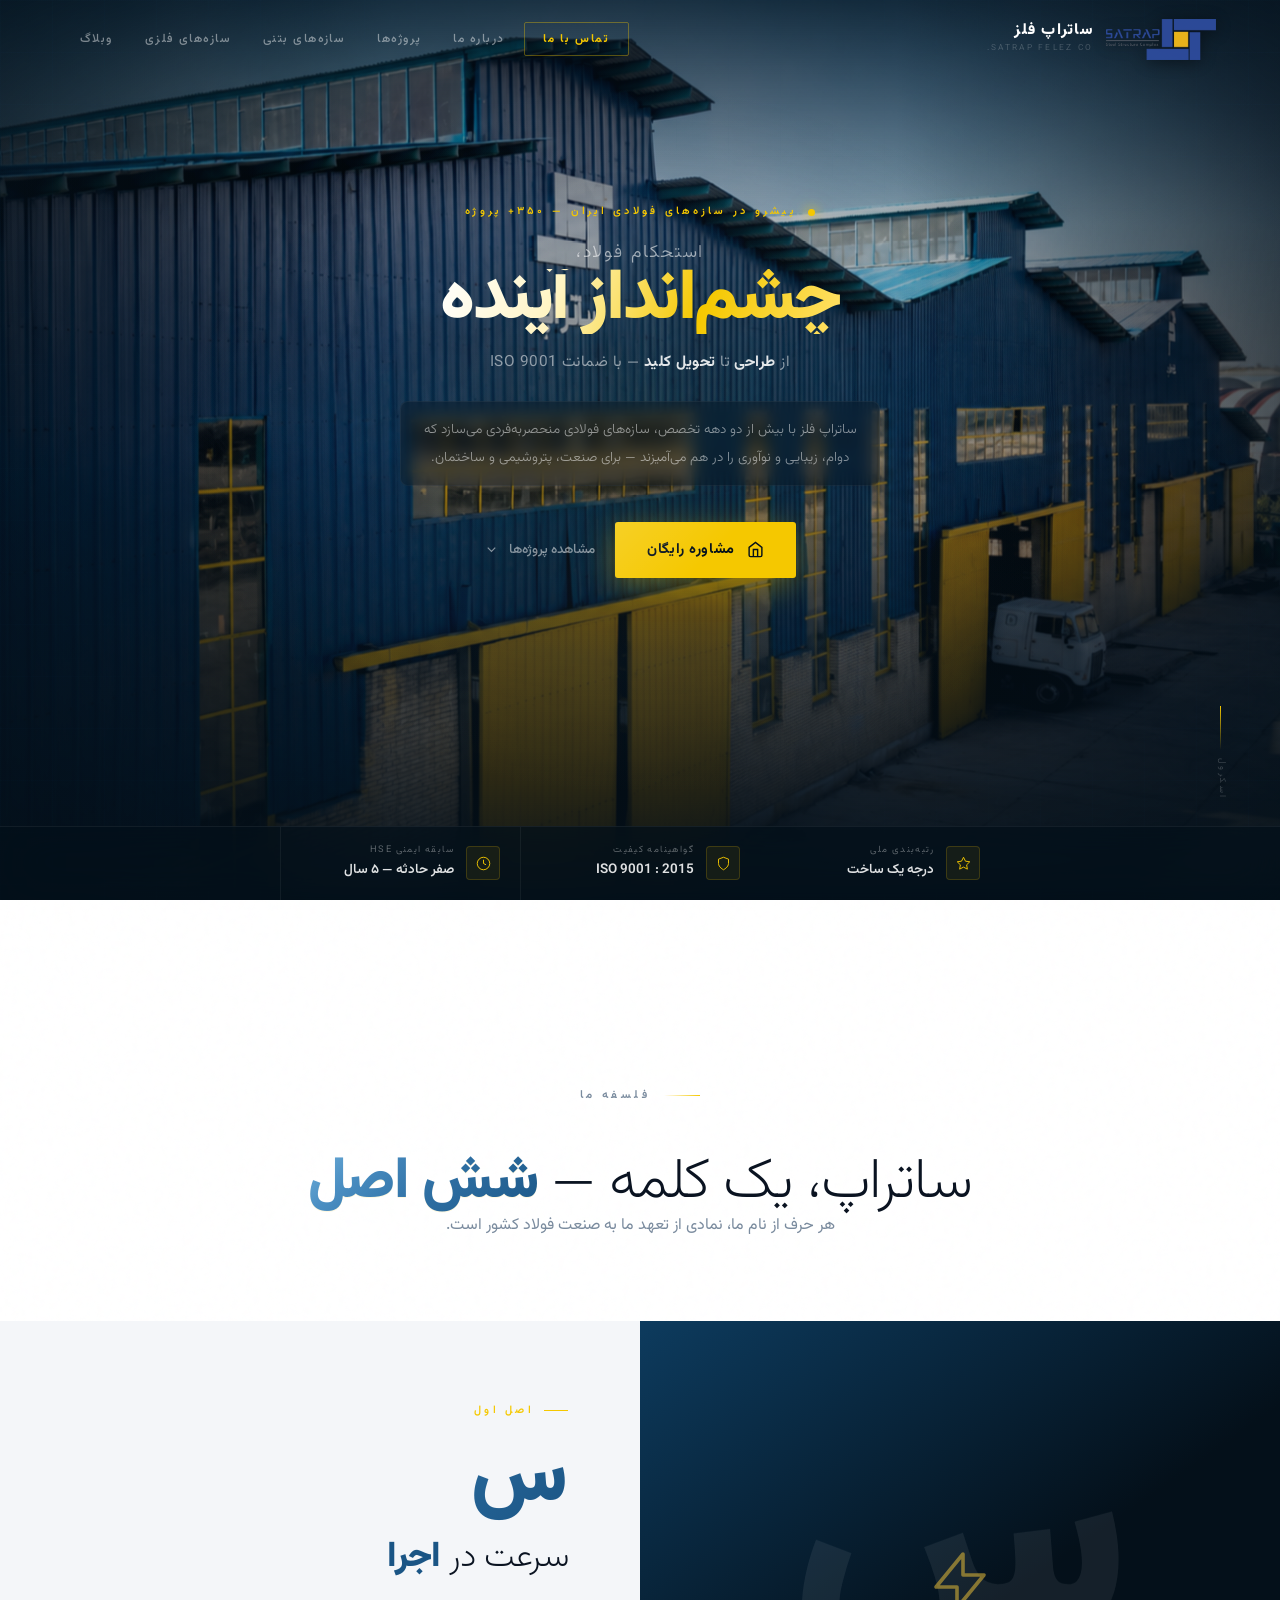
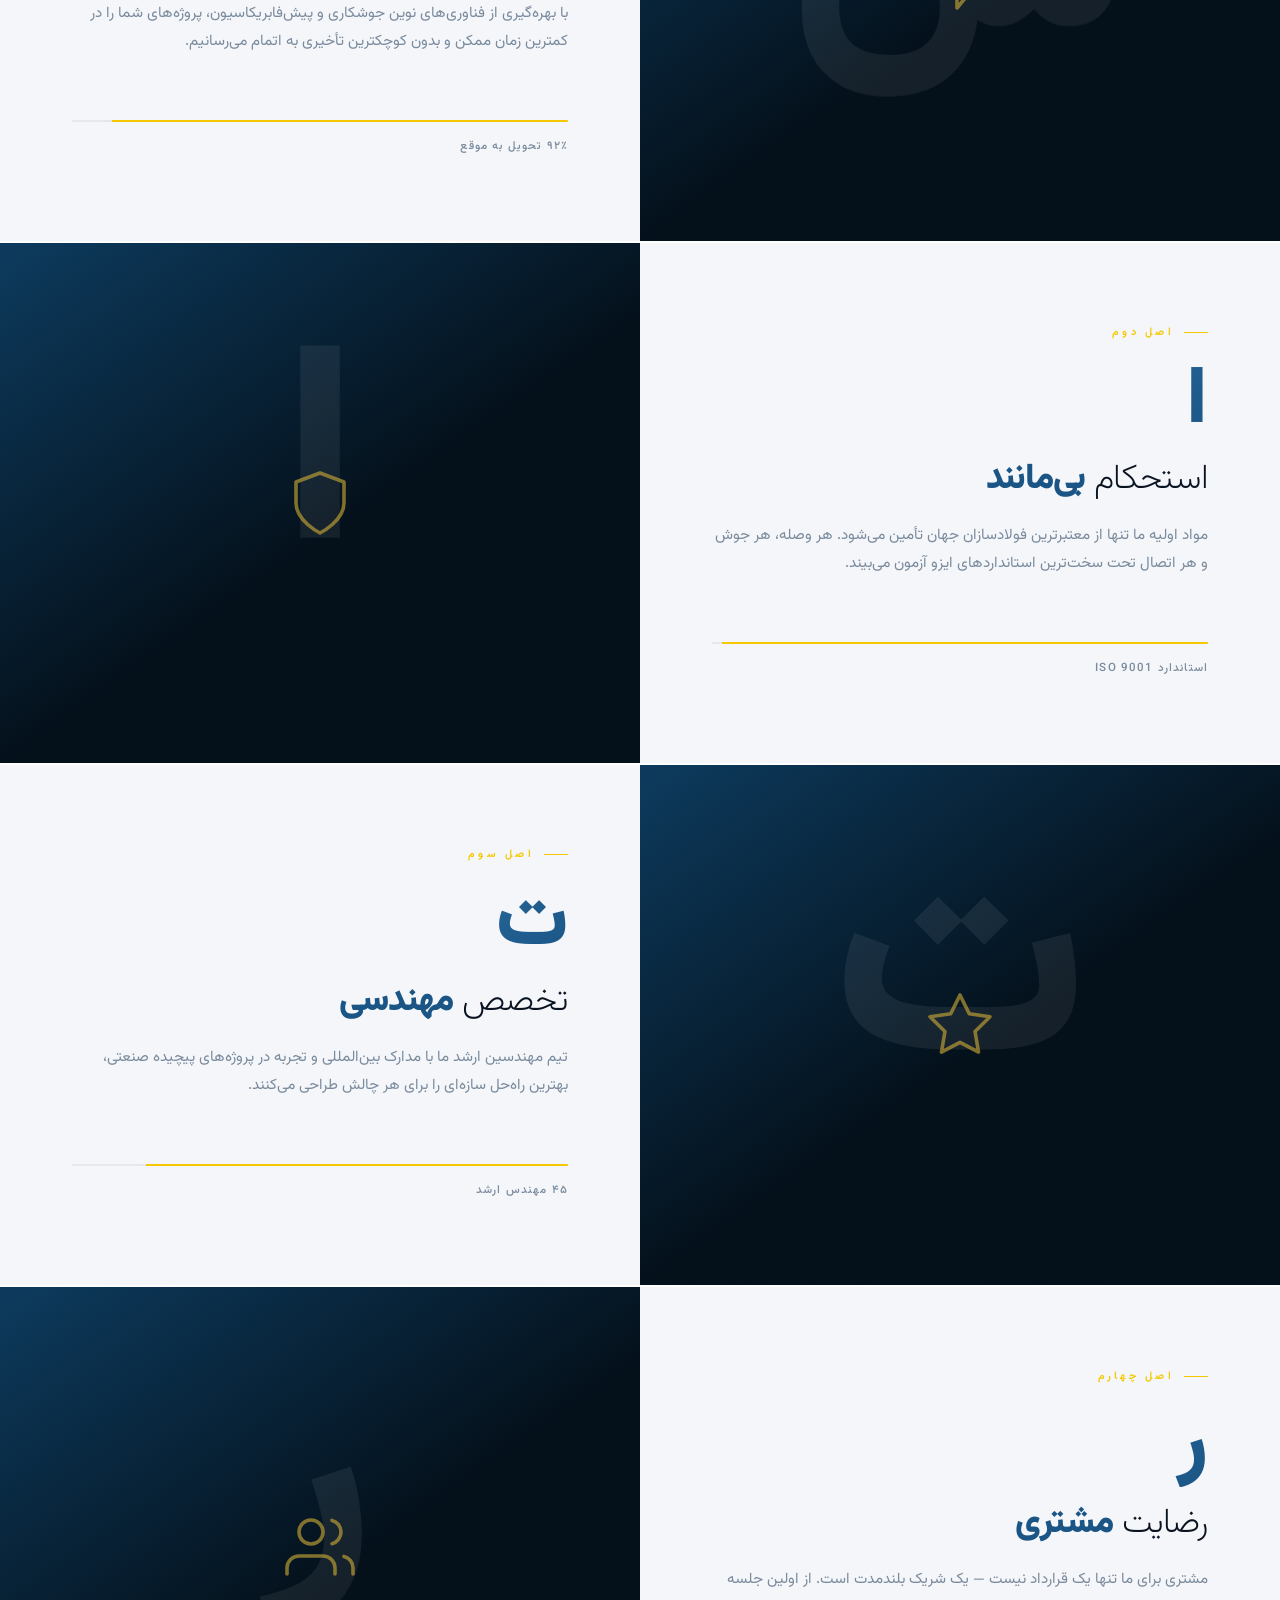
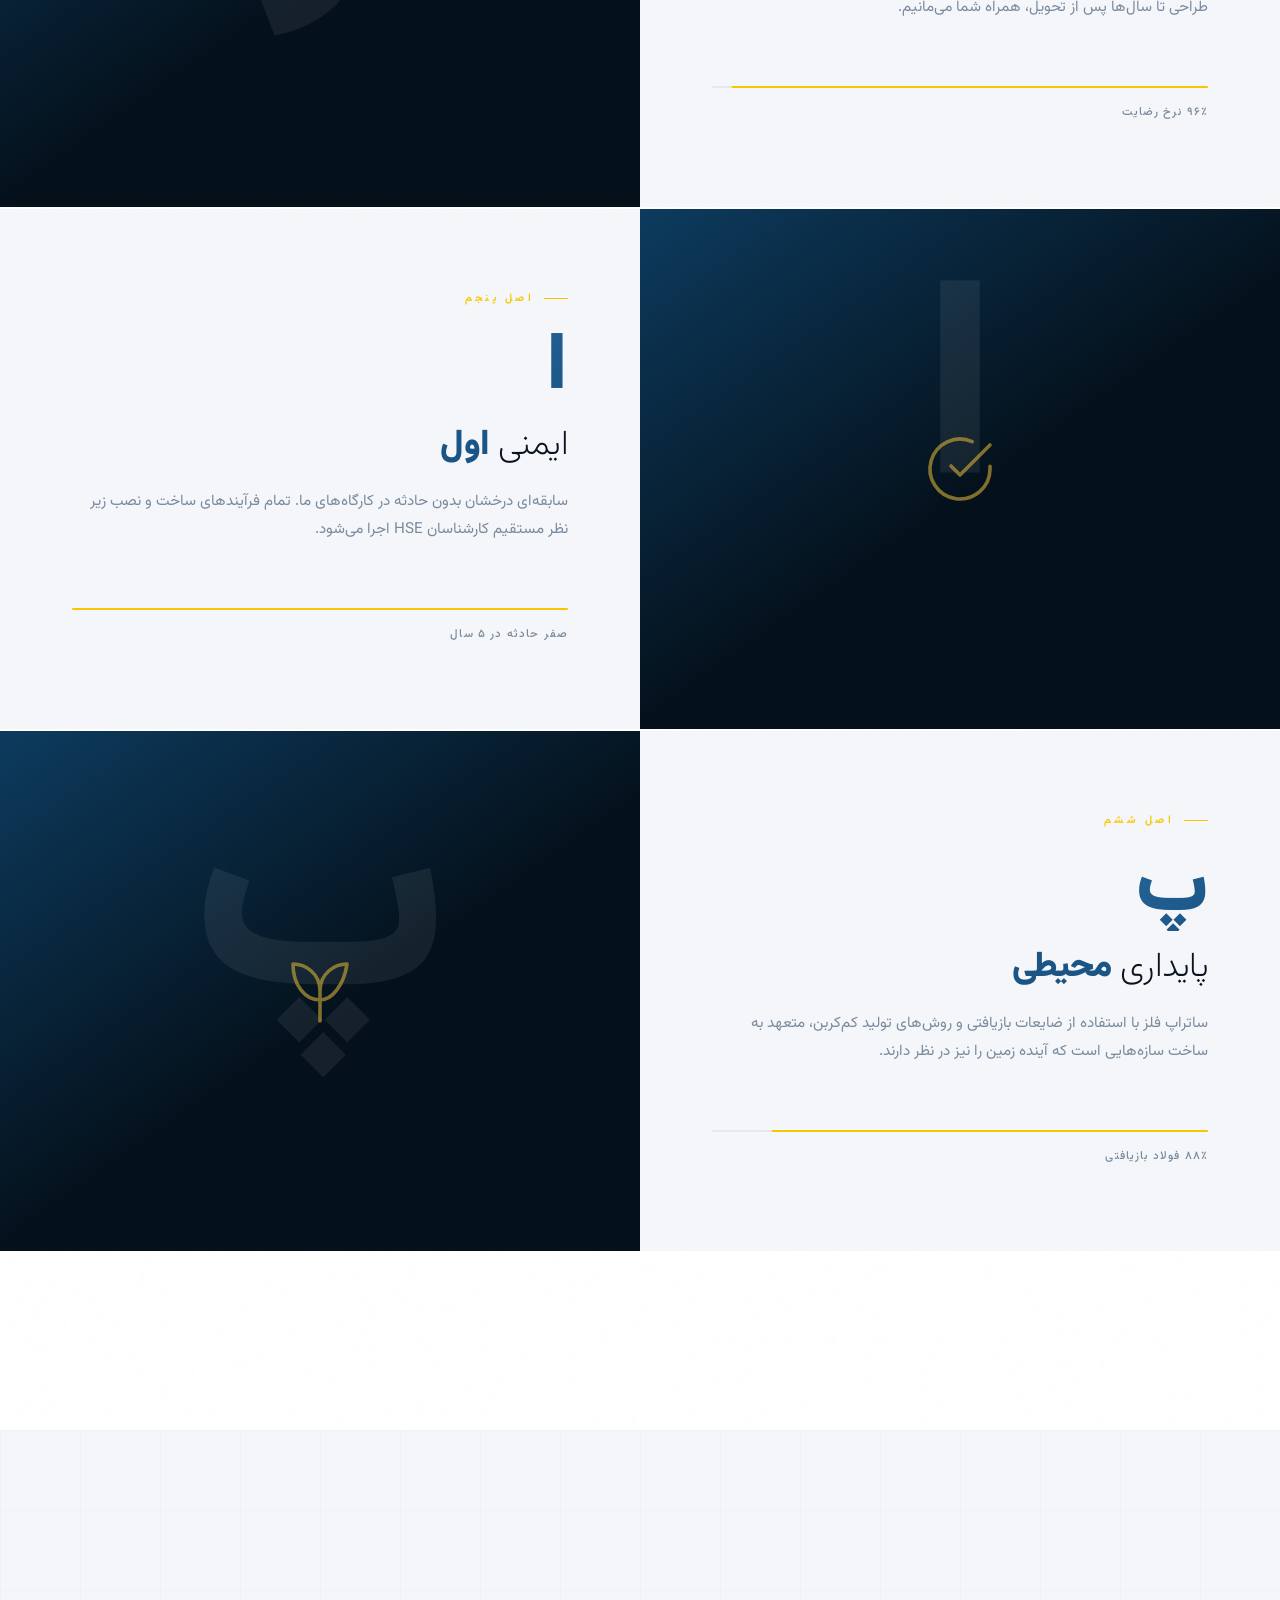
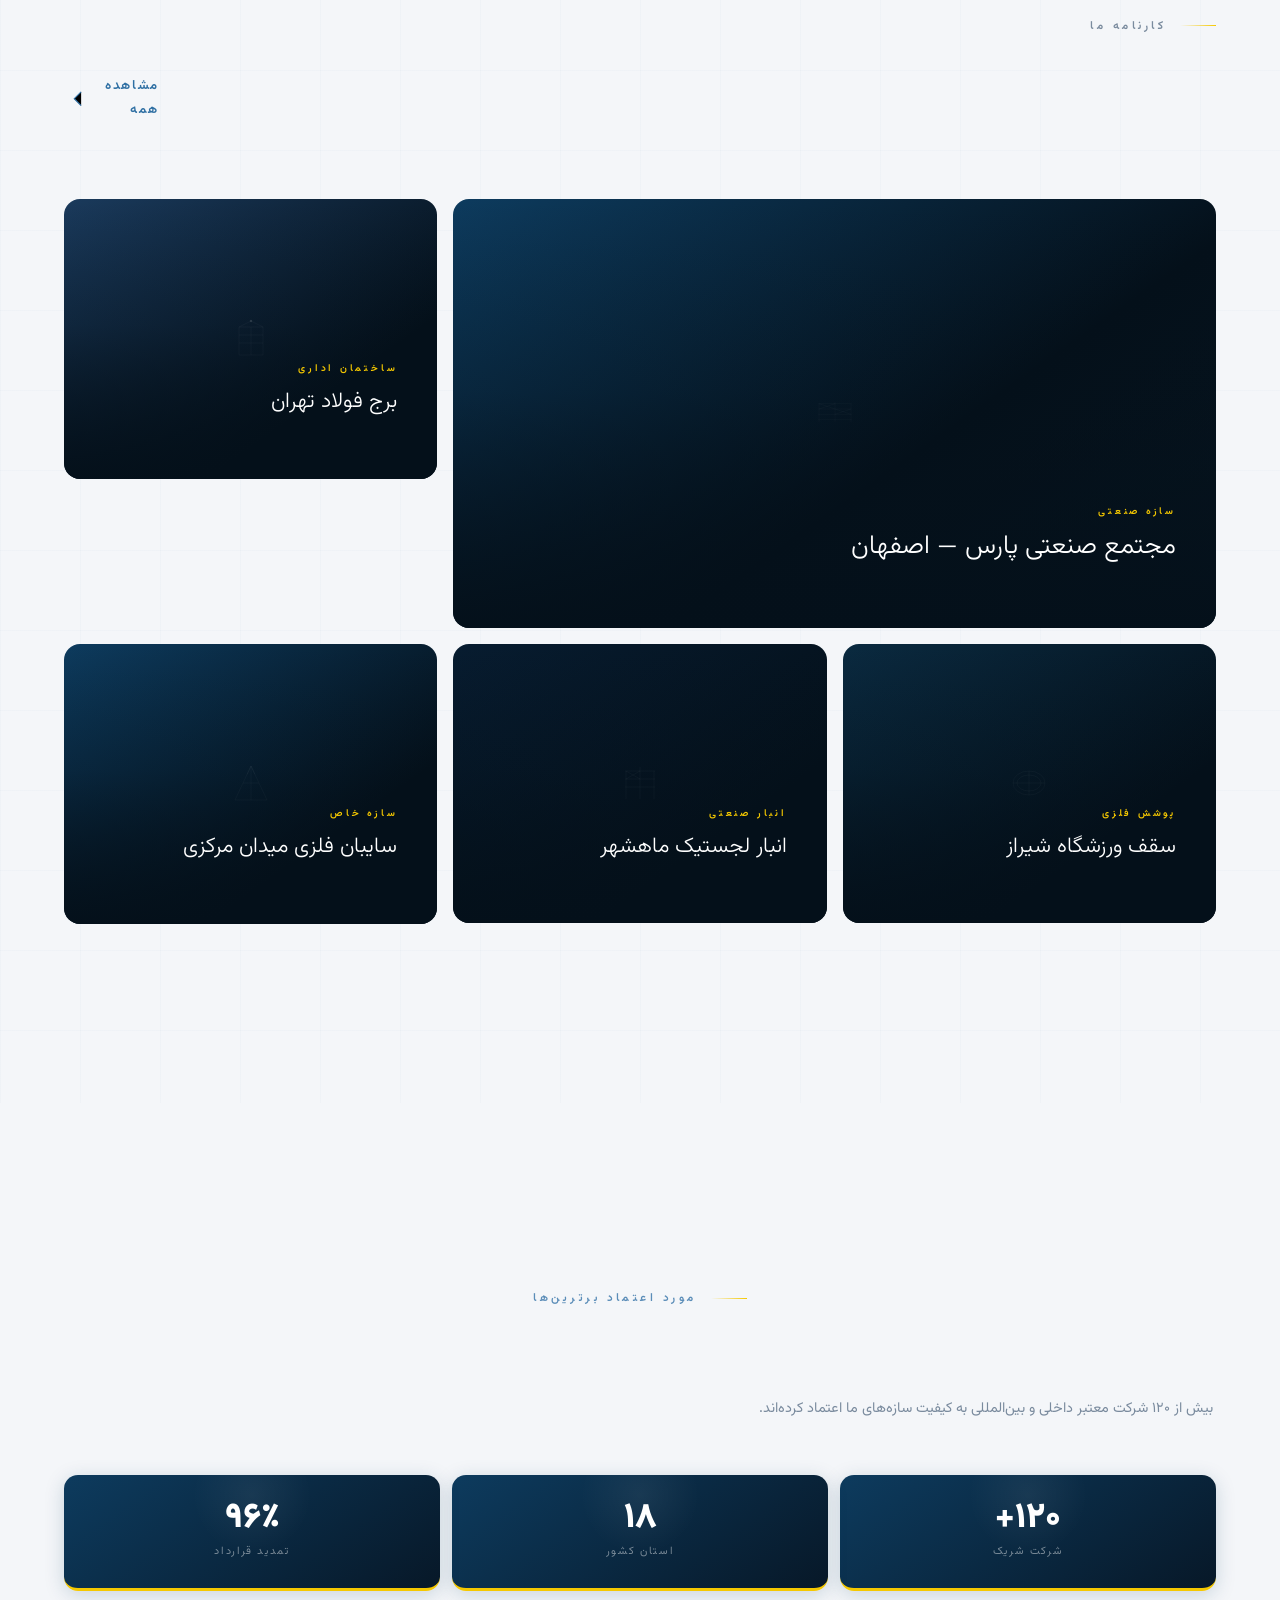
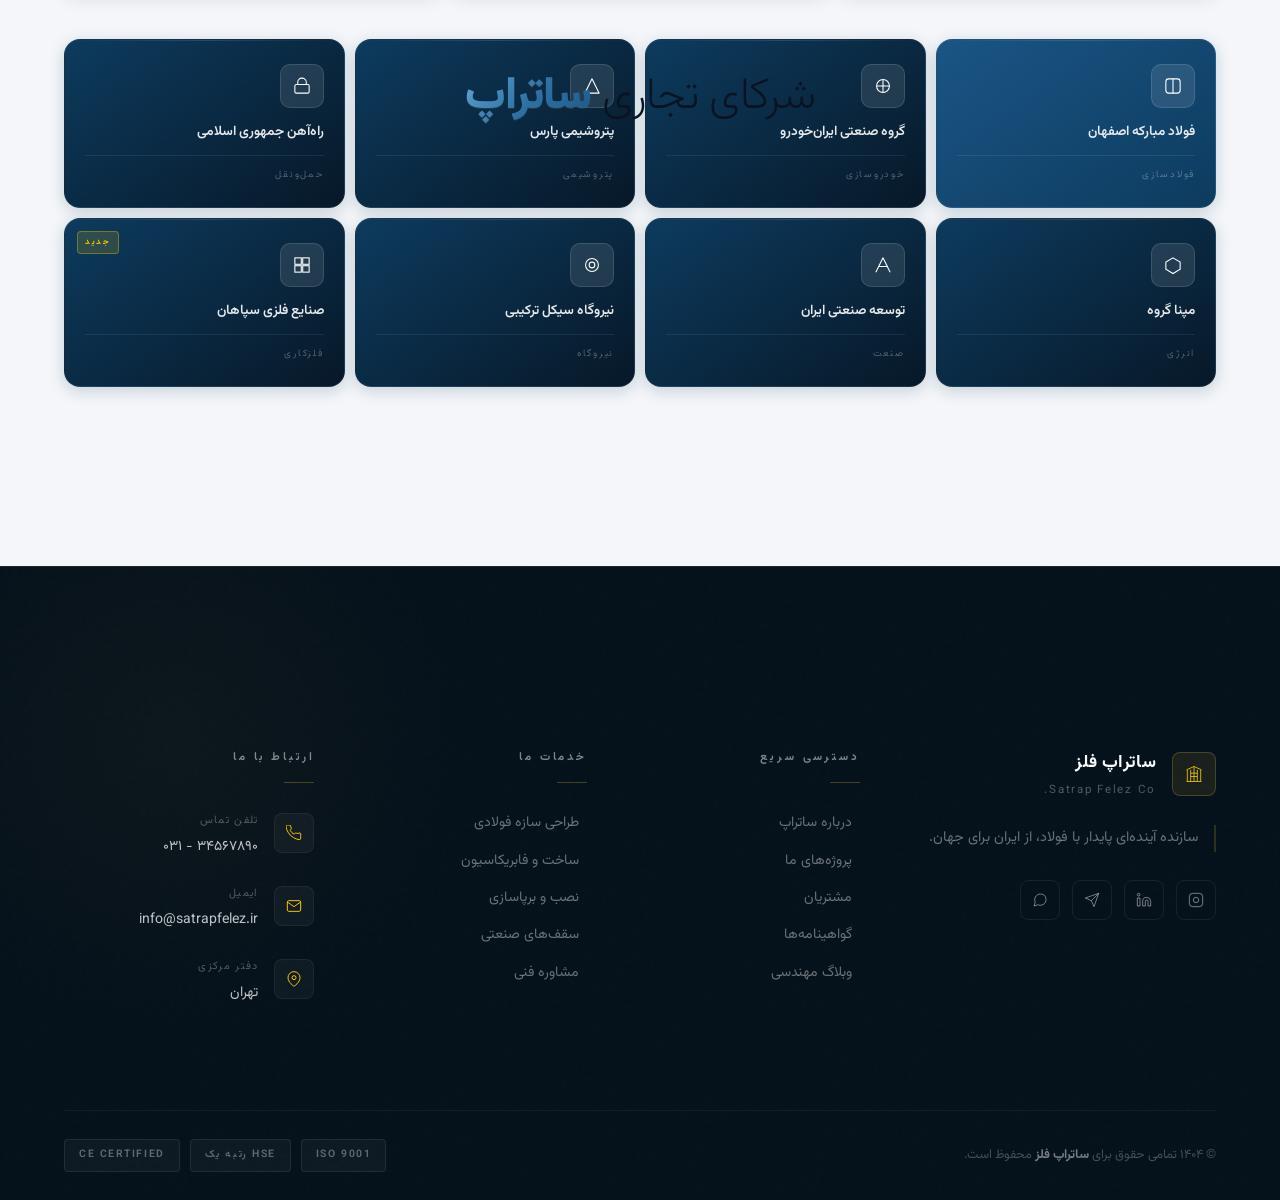
==== commit e584adb8: "Update index.html" ====
--- a/index.html
+++ b/index.html
@@ -14,8 +14,6 @@
 
 
   <!-- CUSTOM CURSOR -->
-  <div class="autocad-cursor__crosshair"></div>
-  <div class="autocad-cursor__pickbox"></div>
 
   <!-- SCROLL PROGRESS -->
   <div class="scroll-progress">
@@ -636,4 +634,4 @@
 
 <script src="custom.js"></script>
 </body>
-</html>+</html>
--- a/style.css
+++ b/style.css
@@ -295,7 +295,7 @@
 .hero__bg-photo{
   position:absolute;inset:0;z-index:0;
   background:
-    url('images/Template.jpg') center 30% / cover no-repeat,
+    url('images/Template2.png') center 30% / cover no-repeat,
     linear-gradient(160deg,#0D3B5E 0%,#071C30 40%,#04101A 100%);
   transform:scale(1.04);
   transition:transform 2s cubic-bezier(0.16,1,0.3,1);
@@ -568,12 +568,12 @@
 }
 .btn-ghost::after{
   content:'';position:absolute;bottom:6px;
-  left:0;right:100%;
+  right:0;left:100%;
   height:1px;background:rgba(255,255,255,0.3);
-  transition:right 0.4s var(--ease-smooth);
+  transition:left 0.4s var(--ease-smooth);
 }
 .btn-ghost:hover{color:var(--white);}
-.btn-ghost:hover::after{right:0;}
+.btn-ghost:hover::after{left:0;}
 .btn-ghost svg{width:15px;height:15px;stroke:currentColor;fill:none;stroke-width:2;}
 
 /* =====================================================
@@ -1082,10 +1082,195 @@
   .clients__grid { grid-template-columns: repeat(3,1fr); }
 }
 
+/* cursor روی touch devices غیرفعال */
+@media (hover: none), (pointer: coarse) {
+  .autocad-cursor__crosshair,
+  .autocad-cursor__pickbox { display: none !important; }
+  body,a,button,input,textarea,select { cursor: auto !important; }
+}
+
 @media (max-width: 768px) {
-  :root { --nav-height: 70px; --section-pad: 80px; }
-  .nav { padding: 0 1.5rem; }
-  .nav__links a:not(.nav__cta) { display: none; }
+  :root { --nav-height: 64px; --section-pad: 80px; }
+  .nav { padding: 0 20px; }
+
+  /* ── لوگو متن مخفی ── */
+  .nav__logo-text { display: none; }
+
+  /* ── لینک‌ها: پیش‌فرض hidden ── */
+  .nav__links { display: none !important; }
+
+  /* ════════════════════════════════
+     PREMIUM MOBILE MENU
+  ════════════════════════════════ */
+
+  /* همبرگر دکمه */
+  .nav__hamburger {
+    order: 3;
+    display: flex;
+    flex-direction: column;
+    justify-content: center;
+    align-items: flex-end;
+    gap: 5px;
+    width: 44px;
+    height: 44px;
+    background: none;
+    border: none;
+    padding: 8px 0 8px 8px;
+    flex-shrink: 0;
+    position: relative;
+    z-index: 1002;
+  }
+  .nav__hamburger span {
+    display: block;
+    height: 1.5px;
+    background: rgba(255,255,255,0.8);
+    border-radius: 2px;
+    transition: transform 0.4s var(--ease-smooth),
+                opacity   0.3s ease,
+                width     0.4s var(--ease-smooth),
+                background 0.3s ease;
+    transform-origin: center;
+  }
+  .nav__hamburger span:nth-child(1) { width: 22px; }
+  .nav__hamburger span:nth-child(2) { width: 16px; }
+  .nav__hamburger span:nth-child(3) { width: 22px; }
+
+  /* X حالت open */
+  .nav__hamburger.open span { background: var(--yellow); }
+  .nav__hamburger.open span:nth-child(1) {
+    width: 22px;
+    transform: translateY(6.5px) rotate(45deg);
+  }
+  .nav__hamburger.open span:nth-child(2) {
+    opacity: 0;
+    width: 0;
+  }
+  .nav__hamburger.open span:nth-child(3) {
+    width: 22px;
+    transform: translateY(-6.5px) rotate(-45deg);
+  }
+
+  /* fullscreen overlay */
+  .nav__links.mobile-open {
+    display: flex !important;
+    flex-direction: column;
+    position: fixed;
+    inset: 0;
+    top: 0;
+    background: rgba(4,16,26,0.97);
+    backdrop-filter: blur(32px) saturate(1.8);
+    -webkit-backdrop-filter: blur(32px) saturate(1.8);
+    z-index: 1001;
+    padding: calc(var(--nav-height) + 48px) 36px 48px;
+    justify-content: flex-start;
+    align-items: flex-start;
+    gap: 0;
+    overflow-y: auto;
+  }
+
+  /* خط زرد عمودی سمت راست */
+  .nav__links.mobile-open::before {
+    content: '';
+    position: fixed;
+    top: 0; right: 0;
+    width: 2px;
+    height: 100%;
+    background: linear-gradient(to bottom,
+      transparent 0%,
+      var(--yellow) 20%,
+      var(--yellow) 80%,
+      transparent 100%
+    );
+    opacity: 0.35;
+  }
+
+  /* glow پشت‌زمینه */
+  .nav__links.mobile-open::after {
+    content: '';
+    position: fixed;
+    top: 20%;
+    left: -20%;
+    width: 60vw;
+    height: 60vw;
+    border-radius: 50%;
+    background: radial-gradient(circle,
+      rgba(46,111,163,0.12) 0%,
+      transparent 70%
+    );
+    pointer-events: none;
+  }
+
+  /* هر آیتم منو */
+  .nav__links.mobile-open li {
+    width: 100%;
+    overflow: hidden;
+  }
+
+  /* لینک‌های معمولی */
+  .nav__links.mobile-open a:not(.nav__cta) {
+    display: flex !important;
+    align-items: center;
+    gap: 16px;
+    padding: 20px 0 !important;
+    font-size: 1.4rem !important;
+    font-weight: 300 !important;
+    color: rgba(255,255,255,0.45) !important;
+    letter-spacing: 0.04em !important;
+    border-bottom: 1px solid rgba(255,255,255,0.05) !important;
+    transition: color 0.3s, padding-right 0.4s var(--ease-smooth) !important;
+    white-space: nowrap;
+    position: relative;
+  }
+  .nav__links.mobile-open a:not(.nav__cta)::before {
+    content: '';
+    display: block;
+    width: 0;
+    height: 1px;
+    background: var(--yellow);
+    flex-shrink: 0;
+    transition: width 0.35s var(--ease-smooth);
+  }
+  .nav__links.mobile-open a:not(.nav__cta):hover {
+    color: var(--white) !important;
+    padding-right: 8px !important;
+  }
+  .nav__links.mobile-open a:not(.nav__cta):hover::before {
+    width: 20px;
+  }
+  /* لینک اکتیو */
+  .nav__links.mobile-open a[style*="color:var(--yellow)"] {
+    color: var(--yellow) !important;
+    font-weight: 700 !important;
+  }
+  .nav__links.mobile-open a[style*="color:var(--yellow)"]::before {
+    width: 20px;
+  }
+
+  /* دکمه CTA در منو */
+  .nav__links.mobile-open .nav__cta {
+    display: inline-flex !important;
+    margin: 36px 0 0 !important;
+    padding: 14px 28px !important;
+    font-size: 0.82rem !important;
+    width: auto !important;
+  }
+
+  /* stagger انیمیشن ورودی آیتم‌ها */
+  .nav__links.mobile-open li {
+    opacity: 0;
+    transform: translateX(24px);
+    animation: mobileItemIn 0.5s var(--ease-smooth) forwards;
+  }
+  .nav__links.mobile-open li:nth-child(1) { animation-delay: 0.05s; }
+  .nav__links.mobile-open li:nth-child(2) { animation-delay: 0.10s; }
+  .nav__links.mobile-open li:nth-child(3) { animation-delay: 0.15s; }
+  .nav__links.mobile-open li:nth-child(4) { animation-delay: 0.20s; }
+  .nav__links.mobile-open li:nth-child(5) { animation-delay: 0.25s; }
+  .nav__links.mobile-open li:nth-child(6) { animation-delay: 0.30s; }
+
+  @keyframes mobileItemIn {
+    to { opacity: 1; transform: translateX(0); }
+  }
   .satrap-block { grid-template-columns: 1fr; }
   .satrap-block__content { padding: 48px 32px; }
   .satrap-block__visual { min-height: 280px; }
@@ -1105,4 +1290,8 @@
   .clients__stats { gap: 8px; }
   .clients__stat { padding: 18px 12px; }
   .clients__stat-num { font-size: 1.6rem; }
-}+}
+/* دسکتاپ: همبرگر مخفی */
+@media (min-width: 769px) {
+  .nav__hamburger { display: none; }
+}
